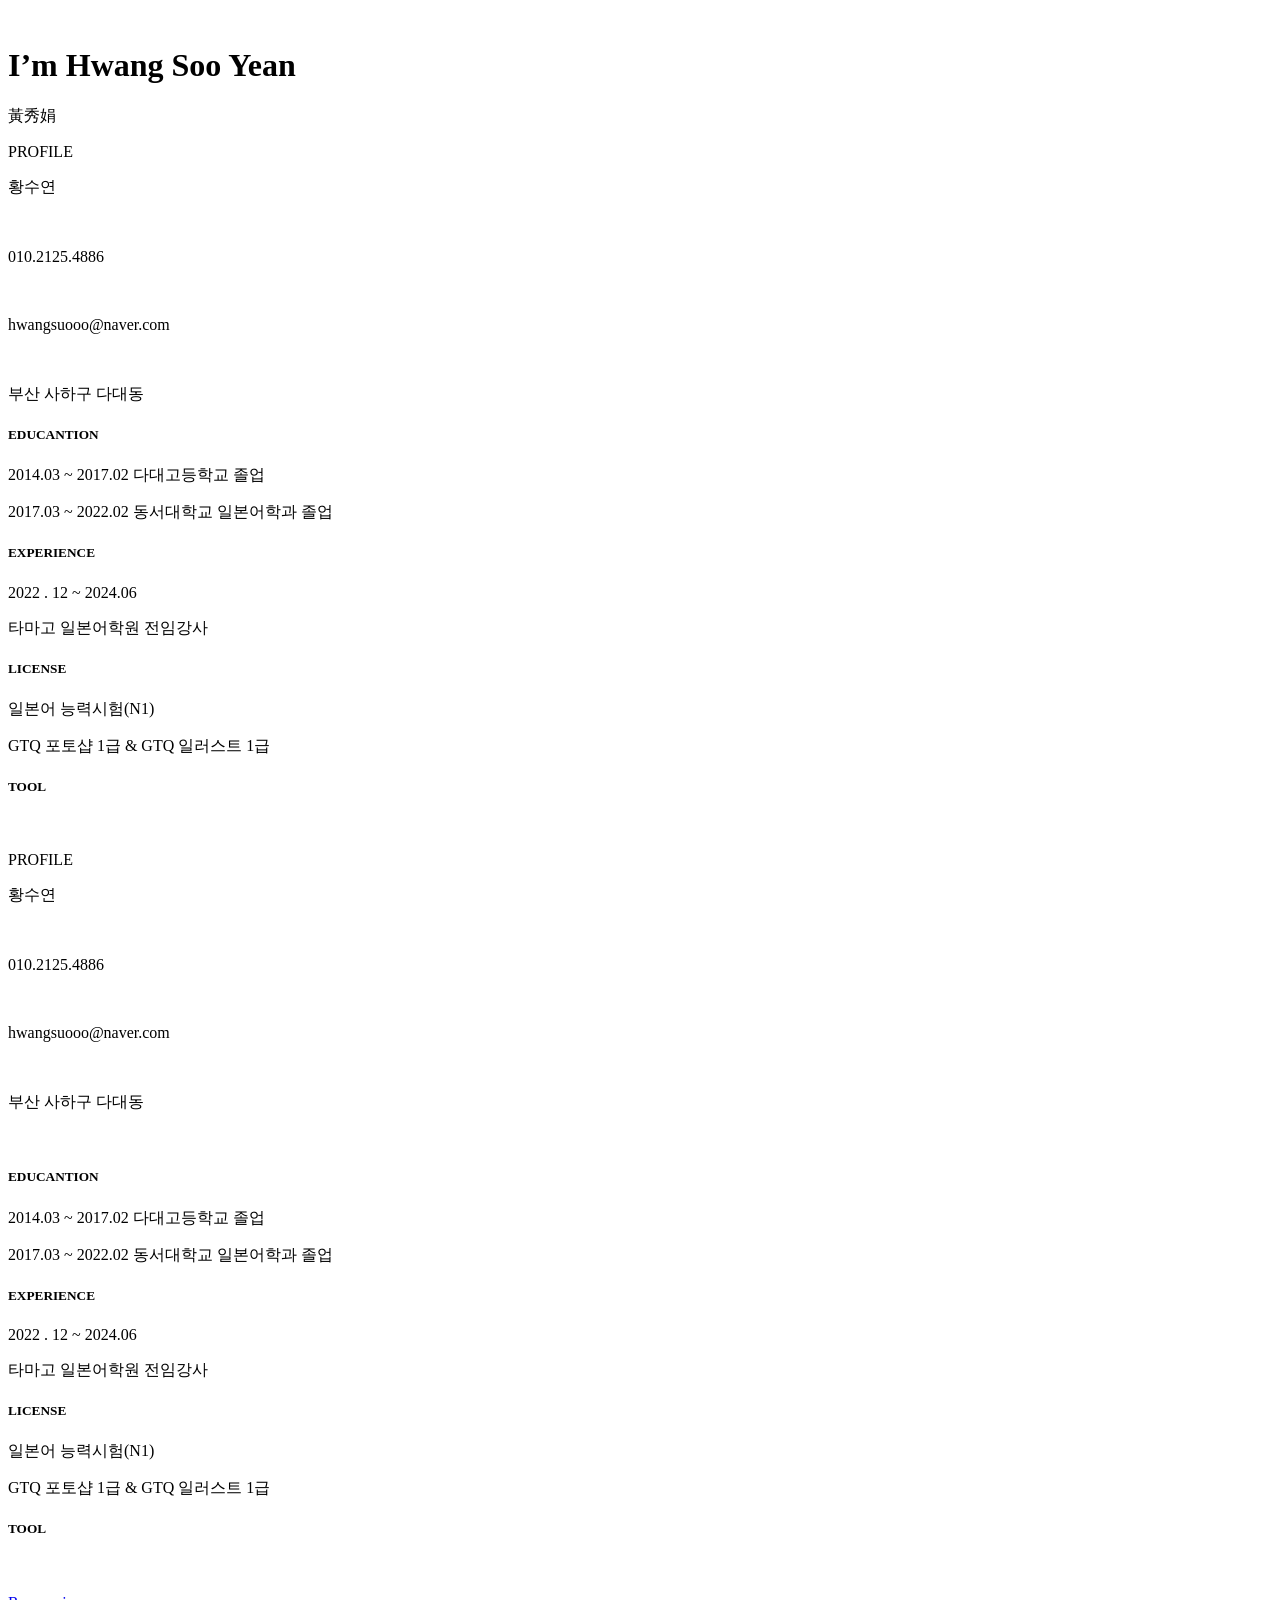
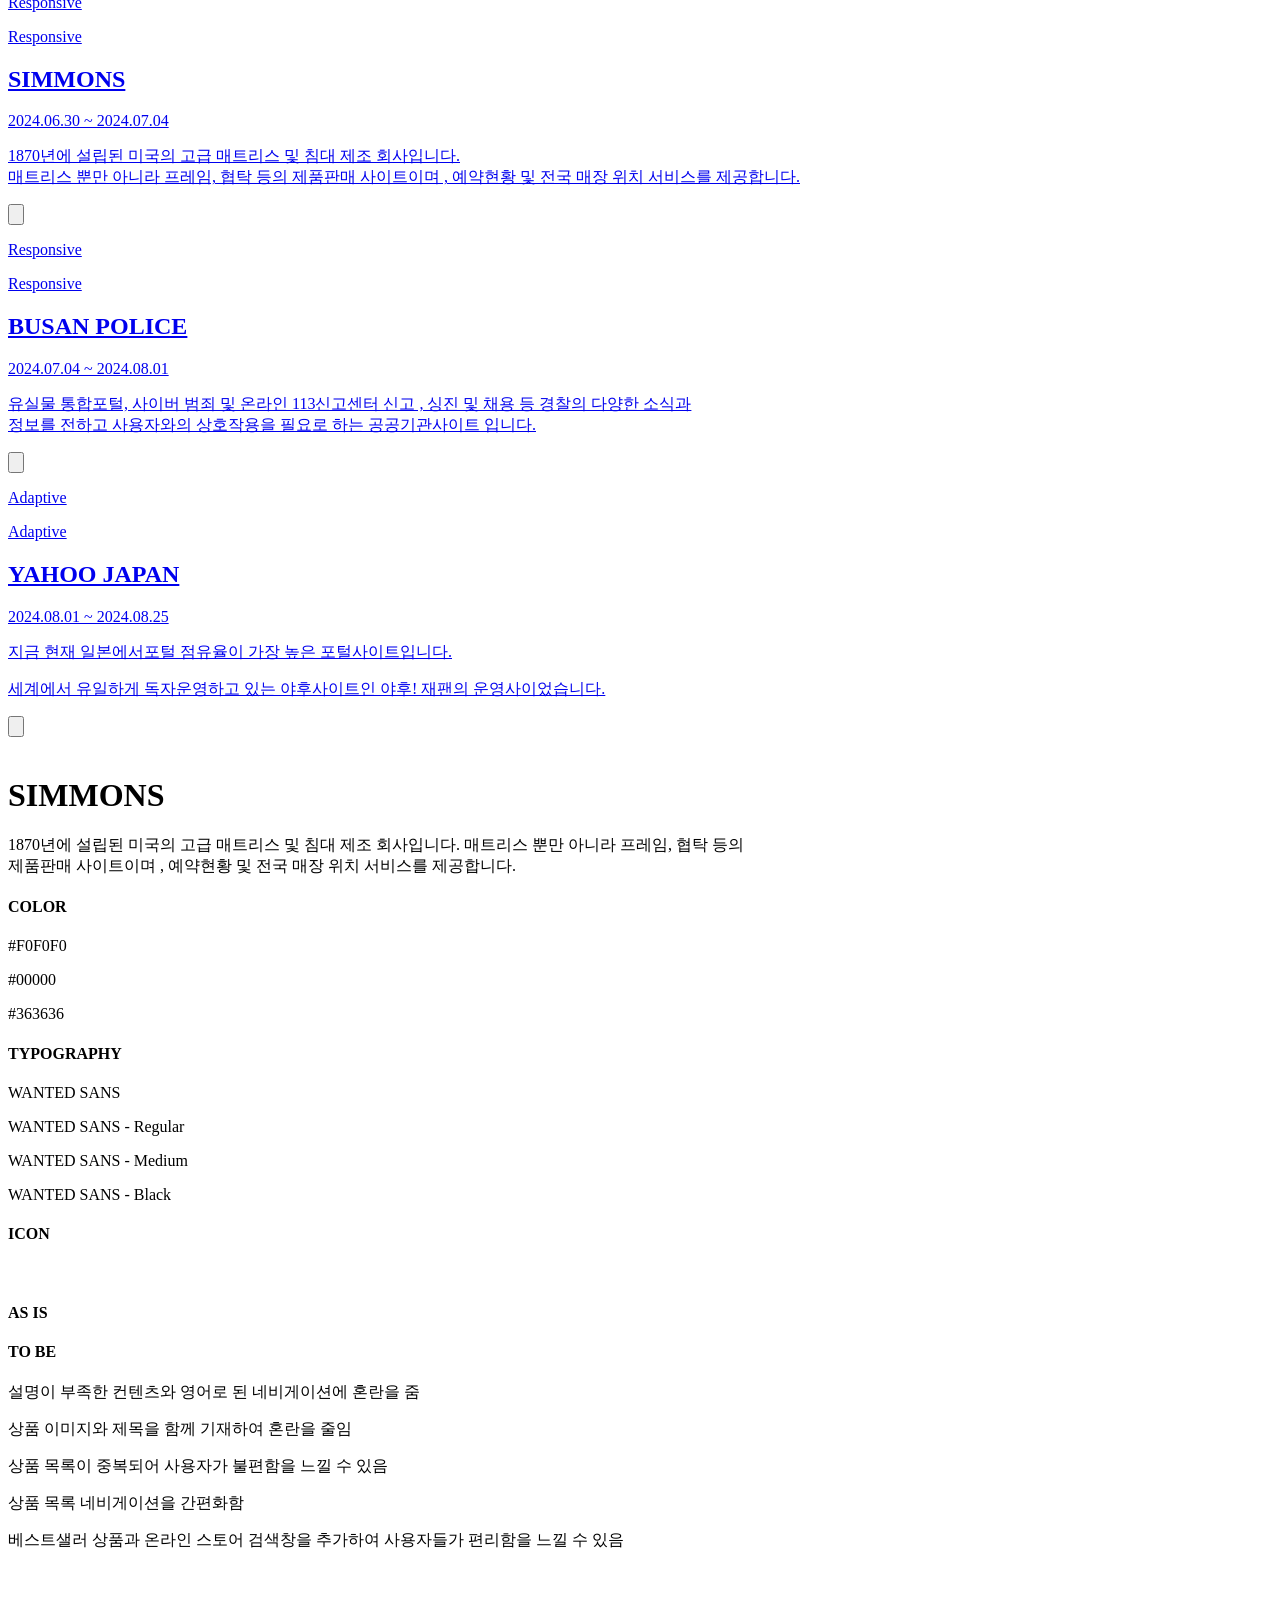
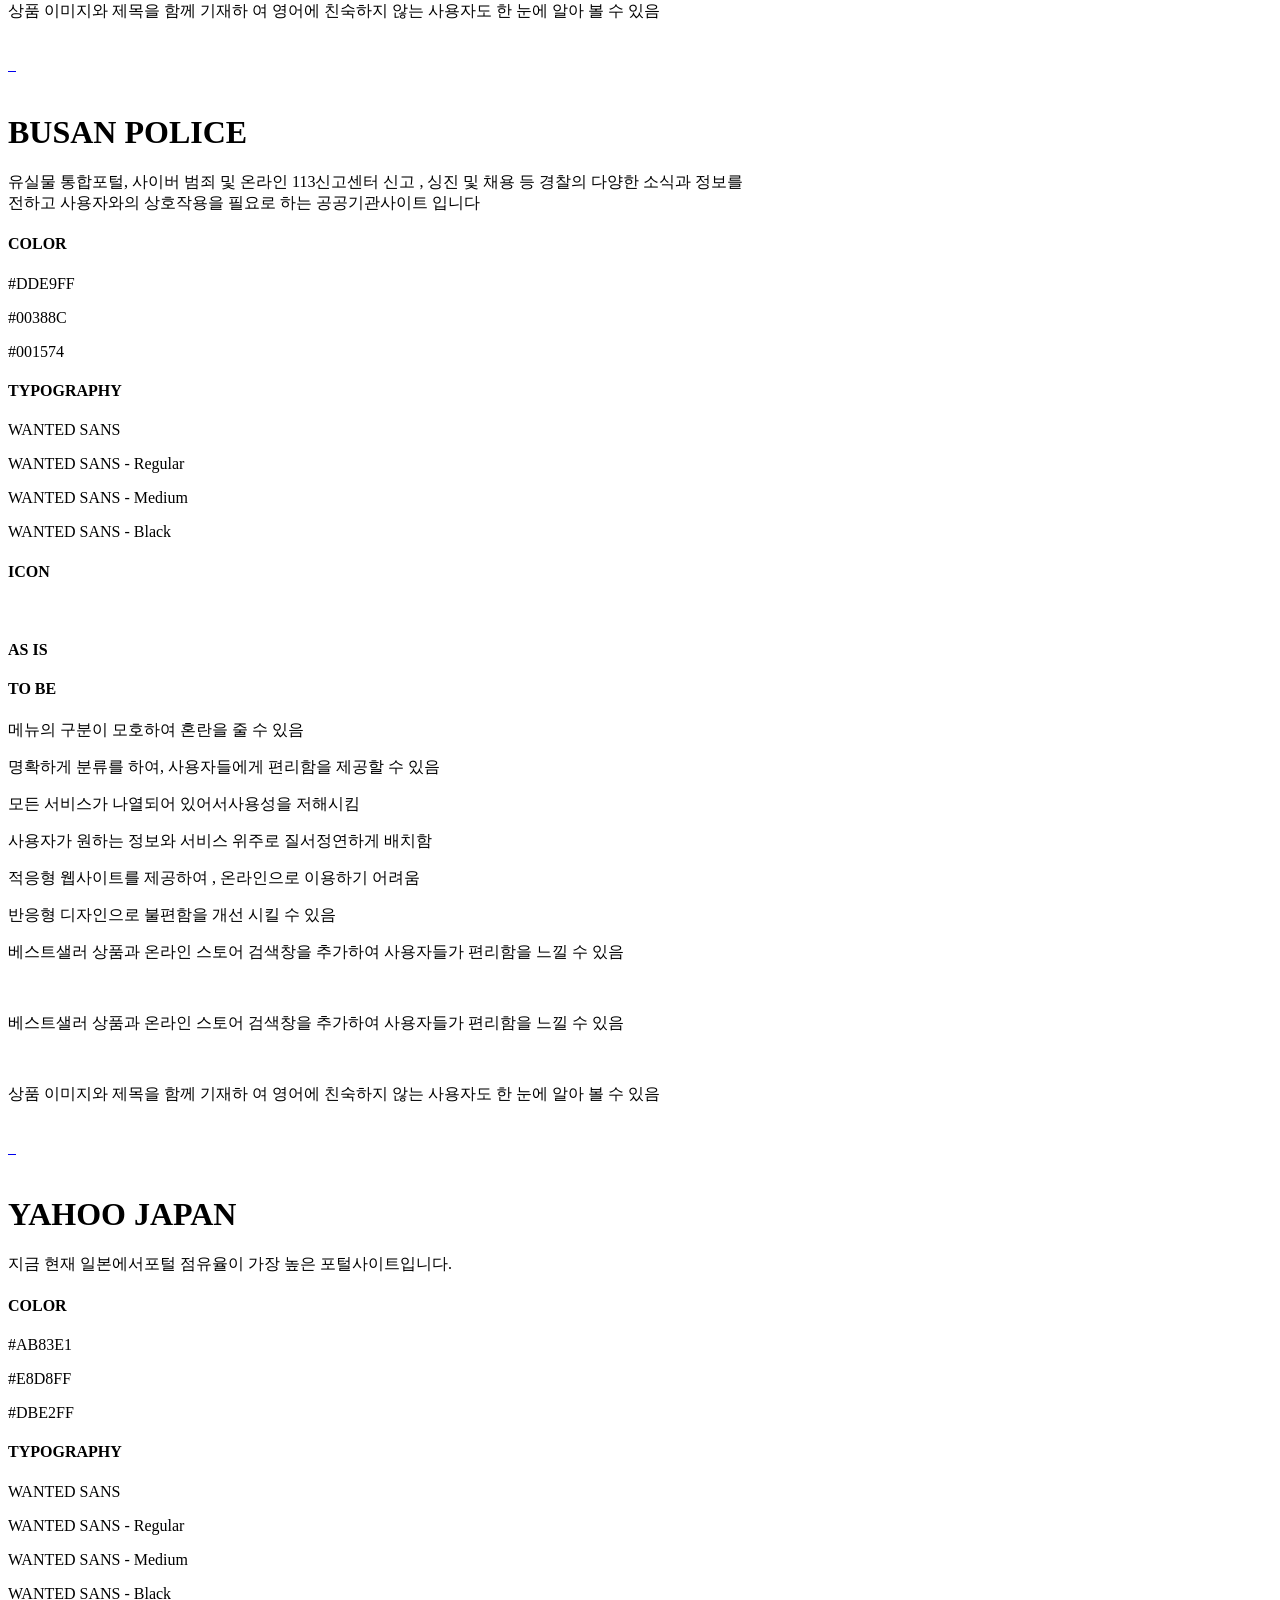
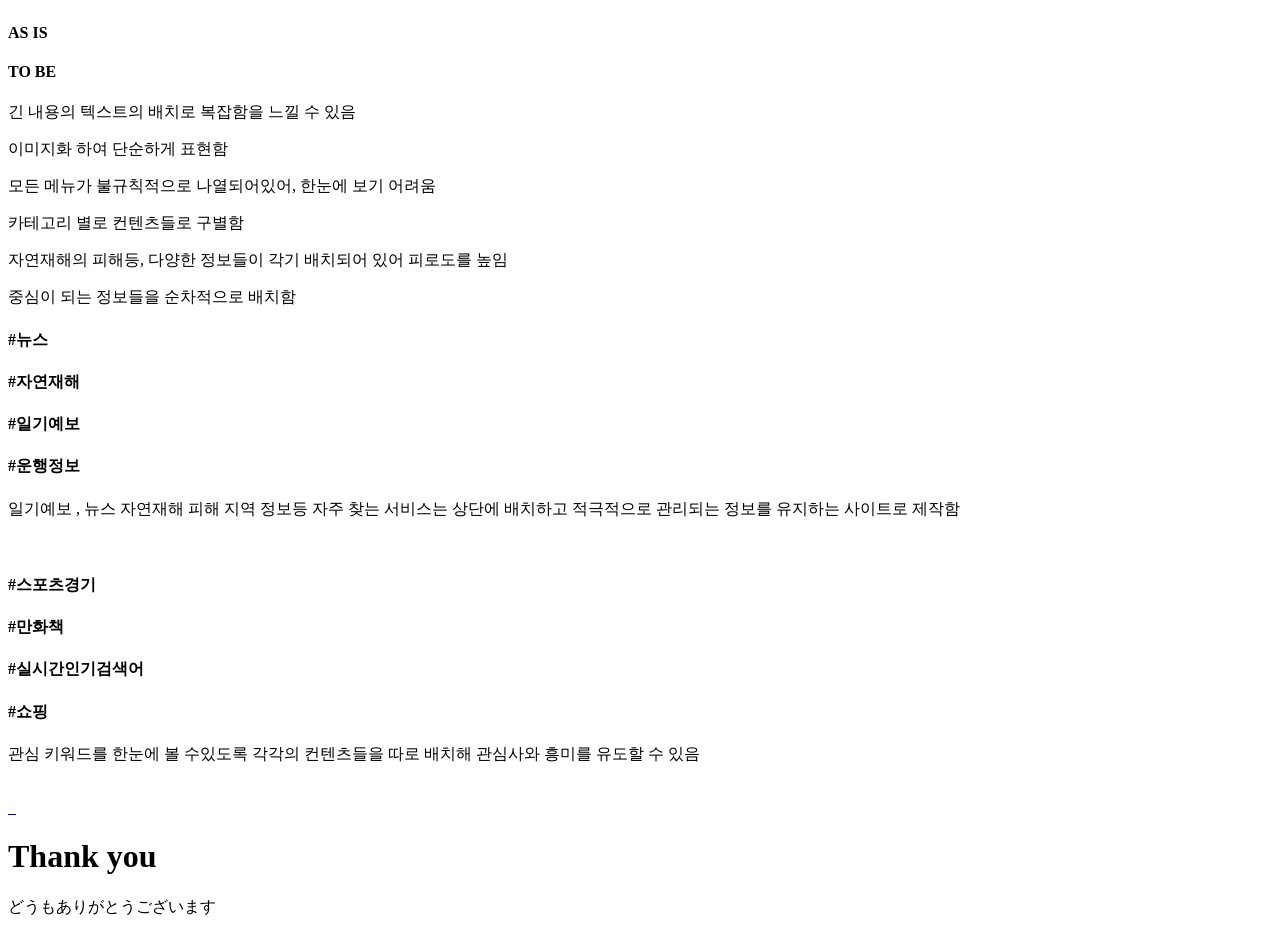
==== index.html @ 6a4f0580 "Add files via upload" ====
<!DOCTYPE html>
<html lang="en">
<head>
    <meta charset="UTF-8">
    <meta name="viewport" content="width=device-width, initial-scale=1.0">
    <title>l'm hwangsooyeon</title>
    <link rel="stylesheet" href="./css/reset.css">
    <link rel="stylesheet" href="./css/style.css">
    <link rel="stylesheet" href="./css/mobile.css">
    <link rel="preconnect" href="https://fonts.googleapis.com">
    <link rel="preconnect" href="https://fonts.gstatic.com" crossorigin>
    <link href="https://fonts.googleapis.com/css2?family=Black+Han+Sans&family=Nanum+Brush+Script&family=Noto+Sans+KR:wght@100..900&display=swap" rel="stylesheet">
    <link rel="stylesheet" href="./jquery-3.7.1.min.js">
</head>
<body>
    <div id="wrapper">
        <header>
            <div class="wrap">
                <div class="tittle">
                    <img src="./image/resume image.png" alt="">
                    <h1>I’m Hwang Soo Yean</h1>
                </div>
            </div>
        </header>
        <div class="profile pc">
            <div class="protop">
                <div class="fileimg">
                    <p>黃秀娟</p>
                </div>
                <div class="filetxt">
                    <div class="filetxt1"><p>PROFILE</p></div>
                    <div class="filetxt2"><P>황수연</P></div>
                    <div class="filetxt3">
                        <img src="./image/messege.svg" alt="">
                        <p>010.2125.4886</p>
                    </div>
                    <div class="filetxt4">
                        <img src="./image/tel.svg" alt="">
                        <p>hwangsuooo@naver.com</p>
                    </div>
                    <div class="filetxt5">
                        <img src="./image/Home.svg" alt="">
                        <p>부산 사하구 다대동</p>
                    </div>
                </div>
            </div>
            <div class="probtm">
                <div class="probtmtxt">
                    <h5>EDUCANTION</h5>
                    <P>2014.03 ~ 2017.02 다대고등학교 졸업</P>
                    <P>2017.03 ~ 2022.02 동서대학교 일본어학과 졸업</P>
                </div>
                <div class="probtmtxt">
                    <h5>EXPERIENCE</h5>
                    <P>2022 . 12 ~ 2024.06</P>
                    <p>타마고 일본어학원 전임강사</p>
                </div>
                <div class="probtmtxt">
                    <h5>LICENSE</h5>
                    <P>일본어 능력시험(N1)</P>
                    <P>GTQ 포토샵 1급 & GTQ 일러스트 1급</P>
                </div>
                <div class="probtmtxt">
                    <h5>TOOL</h5>
                    <div class="probtmtxtimg">
                        <img src="./image/too1 (1).svg" alt="">
                        <img src="./image/too1 (2).svg" alt="">
                        <img src="./image/too1 (3).svg" alt="">
                        <img src="./image/too1 (4).svg" alt="">
                        <img src="./image/too1 (5).svg" alt="">
                        <img src="./image/too1 (6).svg" alt="">
                        <img src="./image/too1 (7).svg" alt="">
                    </div>
                </div>
            </div>
        </div><!--profile pc-->
        <div class="mprofile m">
            <div class="mprotop">
                <div class="mfiletxt">
                    <div class="mfiletxt1"><p>PROFILE</p></div>
                    <div class="mfiletxt2"><P>황수연</P></div>
                    <div class="mfiletxt3">
                        <img src="./image/messege.svg" alt="">
                        <p>010.2125.4886</p>
                    </div>
                    <div class="mfiletxt4">
                        <img src="./image/tel.svg" alt="">
                        <p>hwangsuooo@naver.com</p>
                    </div>
                    <div class="mfiletxt5">
                        <img src="./image/Home.svg" alt="">
                        <p>부산 사하구 다대동</p>
                    </div>
                </div>
                <div class="mfileimg">
                    <img src="./image/" alt="">
                </div>
            </div>

            <div class="mprobtm">
                <div class="mprobtmtxt">
                    <h5>EDUCANTION</h5>
                    <P>2014.03 ~ 2017.02 다대고등학교 졸업</P>
                    <P>2017.03 ~ 2022.02 동서대학교 일본어학과 졸업</P>
                </div>
                <div class="mprobtmtxt">
                    <h5>EXPERIENCE</h5>
                    <P>2022 . 12 ~ 2024.06</P>
                    <p>타마고 일본어학원 전임강사</p>
                </div>
                <div class="mprobtmtxt">
                    <h5>LICENSE</h5>
                    <P>일본어 능력시험(N1)</P>
                    <P>GTQ 포토샵 1급 & GTQ 일러스트 1급</P>
                </div>
                <div class="mprobtmtxt">
                    <h5>TOOL</h5>
                    <div class="mprobtmtxtimg">
                        <img src="./image/too1 (1).svg" alt="">
                        <img src="./image/too1 (2).svg" alt="">
                        <img src="./image/too1 (3).svg" alt="">
                        <img src="./image/too1 (4).svg" alt="">
                        <img src="./image/too1 (5).svg" alt="">
                        <img src="./image/too1 (6).svg" alt="">
                        <img src="./image/too1 (7).svg" alt="">
                    </div>
                </div>
            </div>
        </div><!--profile pmobile-->
        
        <div class="section">
            <div class="wrap">
                <div class="sectionmore">
                    <a href="#">
                        <div class="sectxt1"><p>Responsive</p><p>Responsive</p></div>
                        <div class="sectxt2"><h2>SIMMONS</h2></div>
                        <div class="sectxt3"><p>2024.06.30 ~ 2024.07.04</p></div>
                        <div class="sectxt4">
                            <p>1870년에 설립된 미국의 고급 매트리스 및 침대 제조 회사입니다. <br>
                                매트리스 뿐만 아니라 프레임, 협탁 등의 제품판매 사이트이며 , 예약현황 및 전국 매장 위치 서비스를 제공합니다.
                            </p>
                        </div>
                    </a>
                        <button class="gopage" type="button"><img src="./image/moreicon.svg" alt=""></button>
                 
                </div>
                <div class="sectionmore">
                    <a href="#">
                        <div class="sectxt1"><p>Responsive</p><p>Responsive</p></div>
                        <div class="sectxt2"><h2>BUSAN POLICE</h2></div>
                        <div class="sectxt3"><p>2024.07.04 ~ 2024.08.01</p></div>
                        <div class="sectxt4">
                            <p>유실물 통합포털, 사이버 범죄 및 온라인 113신고센터 신고 , 싱진 및 채용 등 경찰의 다양한 소식과 <br>
                                정보를 전하고 사용자와의 상호작용을 필요로 하는 공공기관사이트 입니다.
                            </p>
                        </div>
                    </a>
                        <button class="gopage2" type="button"><img src="./image/moreicon.svg" alt=""></button>
                </div>
                <div class="sectionmore">
                    <a href="#">
                        <div class="sectxt1"><p>Adaptive</p><p>Adaptive</p></div>
                        <div class="sectxt2"><h2>YAHOO JAPAN</h2></div>
                        <div class="sectxt3"><p>2024.08.01 ~ 2024.08.25</p></div>
                        <div class="sectxt4">
                            <p>지금 현재 일본에서포털 점유율이 가장 높은 포털사이트입니다.</p>
                            <p>세계에서 유일하게 독자운영하고 있는 야후사이트인 야후! 재팬의 운영사이었습니다.</p>
                        </div>
                    </a>
                        <button  class="gopage3"type="button"><img src="./image/moreicon.svg" alt=""></button>
                </div>
            </div>
        </div><!--section-->
         <div class="simmons">
            <div class="wrap">
                <div class="simmonsbox1">
                    <img src="./image/simmonstittle.svg" alt="">
                    <h1>SIMMONS</h1>
                    <p>1870년에 설립된 미국의 고급 매트리스 및 침대 제조 회사입니다.  매트리스 뿐만 아니라 프레임, 협탁 등의<br>제품판매 사이트이며 , 예약현황 및 전국 매장 위치 서비스를 제공합니다.</p>
                </div>
                <div class="simmonsbox2">
                     <div class="color">
                        <h4>COLOR</h4>
                        <div class="colorbox">
                            <div class="colorbox1"><p>#F0F0F0</p></div>
                            <div class="colorbox2"><p>#00000</p></div>
                            <div class="colorbox3"><p>#363636</p></div>
                        </div>
                     </div>
                     <div class="typography">
                        <h4>TYPOGRAPHY</h4>
                        <div class="txtbox">
                            <p>WANTED SANS</p>
                            <p>WANTED SANS - Regular</p>
                            <p>WANTED SANS - Medium</p>
                            <p>WANTED SANS - Black</p>
                        </div>
                     </div>
                     <div class="icon">
                        <h4>ICON</h4>
                        <div class="icons"><img src="./image/icons.png" alt=""></div>
                     </div>
                </div>
                <div class="simmonsbox3">
                    <div class="meditit">
                        <h4>AS IS</h4>
                        <h4>TO BE</h4>
                    </div>
                    <div class="medi">
                        <div class="medi1-1">
                            <div class="medi2"><p>설명이 부족한 컨텐츠와 영어로 된 네비게이션에 혼란을 줌</p></div>
                            <div class="medi3"><p>상품 이미지와 제목을 함께 기재하여 혼란을 줄임</p></div>
                        </div>
                        <div class="medi1-2">
                            <div class="medi2"><p>상품 목록이 중복되어 사용자가 불편함을 느낄 수 있음</p></div>
                            <div class="medi3"><p>상품 목록 네비게이션을 간편화함</p></div>
                        </div>
                    </div>
                </div>
                <div class="simmonsbox4">
                    <div class="wrap">
                       <div class="explan">
                            <p>베스트샐러 상품과 온라인 스토어 검색창을 추가하여 사용자들가 편리함을 느낄 수 있음</p>
                            <img src="./image/best seller.png" alt="">
                            <img src="./image/simmons search.png" alt="">
                       </div>
                       <div class="explan">
                            <p>상품 이미지와 제목을 함께 기재하 여 영어에 친숙하지 않는 사용자도 한 눈에 알아 볼 수 있음</p>
                            <img src="./image/simmons prouduct.png" alt="">
                        </div>
                    </div>
                </div>
                <div class="fileopn">
                    <div class="fileopnewrap">
                        <a href="./simmons/index(s).html">
                            <img src="./image/fileopen.svg" alt="">
                            <img src="./image/fileopen.svg" alt="">
                            <img src="./image/fileopen.svg" alt="">
                        </a>
                    </div>
                </div>
            </div> 
         </div><!--simmons-->

         <div class="police">
            <div class="wrap">
                <div class="policebox1">
                    <img src="./image/policetittle.png" alt="">
                    <h1>BUSAN POLICE</h1>
                    <p>유실물 통합포털, 사이버 범죄 및 온라인 113신고센터 신고 , 싱진 및 채용 등 경찰의 다양한 소식과 정보를<br>전하고 사용자와의 상호작용을 필요로 하는 공공기관사이트 입니다</p>
                </div>
                <div class="policebox2">
                     <div class="color">
                        <h4>COLOR</h4>
                        <div class="colorbox">
                            <div class="colorbox1"><p>#DDE9FF</p></div>
                            <div class="colorbox2"><p>#00388C</p></div>
                            <div class="colorbox3"><p>#001574</p></div>
                        </div>
                     </div>
                     <div class="typography">
                        <h4>TYPOGRAPHY</h4>
                        <div class="txtbox">
                            <p>WANTED SANS</p>
                            <p>WANTED SANS - Regular</p>
                            <p>WANTED SANS - Medium</p>
                            <p>WANTED SANS - Black</p>
                        </div>
                     </div>
                     <div class="icon">
                        <h4>ICON</h4>
                        <div class="icons"><img src="./image/icons.png" alt=""></div>
                     </div>
                </div>
                <div class="policebox3">
                    <div class="meditit">
                        <h4>AS IS</h4>
                        <h4>TO BE</h4>
                    </div>
                    <div class="medi">
                        <div class="medi1-1">
                            <div class="medi2"><p>메뉴의 구분이 모호하여 혼란을 줄 수 있음  </p></div>
                            <div class="medi3"><p>명확하게 분류를 하여, 사용자들에게 편리함을 제공할 수 있음</p></div>
                        </div>
                        <div class="medi1-2">
                            <div class="medi2"><p>모든 서비스가 나열되어 있어서사용성을 저해시킴</p></div>
                            <div class="medi3"><p>사용자가 원하는 정보와 서비스 위주로 질서정연하게 배치함</p></div>
                        </div>
                        <div class="medi1-2">
                            <div class="medi2"><p>적응형 웹사이트를 제공하여 , 온라인으로 이용하기 어려움 </p></div>
                            <div class="medi3"><p>반응형 디자인으로  불편함을 개선 시킬 수 있음</p></div>
                        </div>
                    </div>
                </div>
                <div class="policebox4">
                    <div class="wrap">
                        <div class="explan">
                             <p>베스트샐러 상품과 온라인 스토어 검색창을 추가하여 사용자들가 편리함을 느낄 수 있음</p>
                             <img src="./image/police search.png" alt="">
                        </div>
                        <div class="explan">
                            <p>베스트샐러 상품과 온라인 스토어 검색창을 추가하여 사용자들가 편리함을 느낄 수 있음</p>
                            <img src="./image/police more.png" alt="">
                       </div>
                        <div class="explan">
                             <p>상품 이미지와 제목을 함께 기재하 여 영어에 친숙하지 않는 사용자도 한 눈에 알아 볼 수 있음</p>
                             <img src="./image/police notice.png" alt="">
                         </div>
                     </div>
                </div>
                <div class="fileopn">
                    <div class="fileopnewrap">
                        <a href="./busan police/index(p).html">
                            <img src="./image/fileopen.svg" alt="">
                            <img src="./image/fileopen.svg" alt="">
                            <img src="./image/fileopen.svg" alt="">
                        </a>
                    </div>
                </div>
            </div>
         </div> <!--police-->
         <div class="yahoo">
            <div class="wrap">
                <div class="yahoobox1">
                    <img src="./image/yahootittle.svg" alt="">
                    <h1>YAHOO JAPAN</h1>
                    <p>지금 현재 일본에서포털 점유율이 가장 높은 포털사이트입니다.</p>
                </div>
                <div class="yahoobox2">
                     <div class="color">
                        <h4>COLOR</h4>
                        <div class="colorbox">
                            <div class="colorbox1"><p>#AB83E1</p></div>
                            <div class="colorbox2"><p>#E8D8FF</p></div>
                            <div class="colorbox3"><p>#DBE2FF</p></div>
                        </div>
                     </div>
                     <div class="typography">
                        <h4>TYPOGRAPHY</h4>
                        <div class="txtbox">
                            <p>WANTED SANS</p>
                            <p>WANTED SANS - Regular</p>
                            <p>WANTED SANS - Medium</p>
                            <p>WANTED SANS - Black</p>
                        </div>
                     </div>
                </div>
                <div class="yahoobox3">
                    <div class="meditit">
                        <h4>AS IS</h4>
                        <h4>TO BE</h4>
                    </div>
                    <div class="medi">
                        <div class="medi1-1">
                            <div class="medi2"><p>긴 내용의 텍스트의 배치로 복잡함을 느낄 수 있음  </p></div>
                            <div class="medi3"><p>이미지화 하여 단순하게 표현함</p></div>
                        </div>
                        <div class="medi1-2">
                            <div class="medi2"><p>모든 메뉴가 불규칙적으로 나열되어있어,  한눈에 보기 어려움</p></div>
                            <div class="medi3"><p>카테고리 별로 컨텐츠들로 구별함</p></div>
                        </div>
                        <div class="medi1-2">
                            <div class="medi2"><p>자연재해의 피해등, 다양한 정보들이 각기 배치되어 있어 피로도를 높임 </p></div>
                            <div class="medi3"><p>중심이 되는 정보들을 순차적으로 배치함</p></div>
                        </div>
                    </div>
                </div>
                <div class="yahoobox4">
                    <div class="wrap">
                        <div class="explan">
                            <div class="point">
                                <h4>#뉴스</h4>
                                <h4>#자연재해</h4>
                                <h4>#일기예보</h4>
                                <h4>#운행정보</h4>
                            </div>
                            <div class="pointtit">
                                <p>일기예보 , 뉴스 자연재해 피해 지역 정보등 자주 찾는 서비스는 상단에 배치하고 적극적으로 관리되는 정보를 유지하는 사이트로 제작함 </p>
                            </div>
                            <div class="pointimg">
                                <img src="./image/news.png" alt="">
                                <img src="./image/notice.png" alt="">
                                <img src="./image/sunny.png" alt="">
                            </div>
                        </div>
                        <div class="explan">
                            <div class="point">
                                <h4>#스포츠경기</h4>
                                <h4>#만화책</h4>
                                <h4>#실시간인기검색어</h4>
                                <h4>#쇼핑</h4>
                            </div>
                            <div class="pointtit">
                                <p>관심 키워드를 한눈에 볼 수있도록 각각의 컨텐츠들을 따로 배치해 관심사와 흥미를 유도할 수 있음</p>
                            </div>
                            <div class="pointimg">
                                <img src="./image/sports.png" alt="">
                                <img src="./image/ranking.png" alt="">
                                <img src="./image/book.png" alt="">
                            </div>
                        </div>
                     </div>
                </div>
                <div class="fileopn">
                    <div class="fileopnewrap">
                        <a href="./yahoo japan/index(y).html">
                            <img src="./image/fileopen.svg" alt="">
                            <img src="./image/fileopen.svg" alt="">
                            <img src="./image/fileopen.svg" alt="">
                        </a>
                    </div>
                </div>
            </div>
         </div><!--yahoo-->
         <footer>
            <div class="wrap">
                <h1>Thank you</h1>
                <p>どうもありがとうございます</p>
            </div>
         </footer>
    </div> <!--wrapper-->
    <script src="https://code.jquery.com/jquery-3.2.1.min.js"></script>
    <script>
       $(".gopage").click(function() {
        $('html').animate({scrollTop : ($('.simmons').offset().top)}, 600);
        });
        $(".gopage2").click(function() {
        $('html').animate({scrollTop : ($('.police').offset().top)}, 600);
        });
        $(".gopage3").click(function() {
        $('html').animate({scrollTop : ($('.yahoo').offset().top)}, 600);
        });



    </script>
</body>
</html>
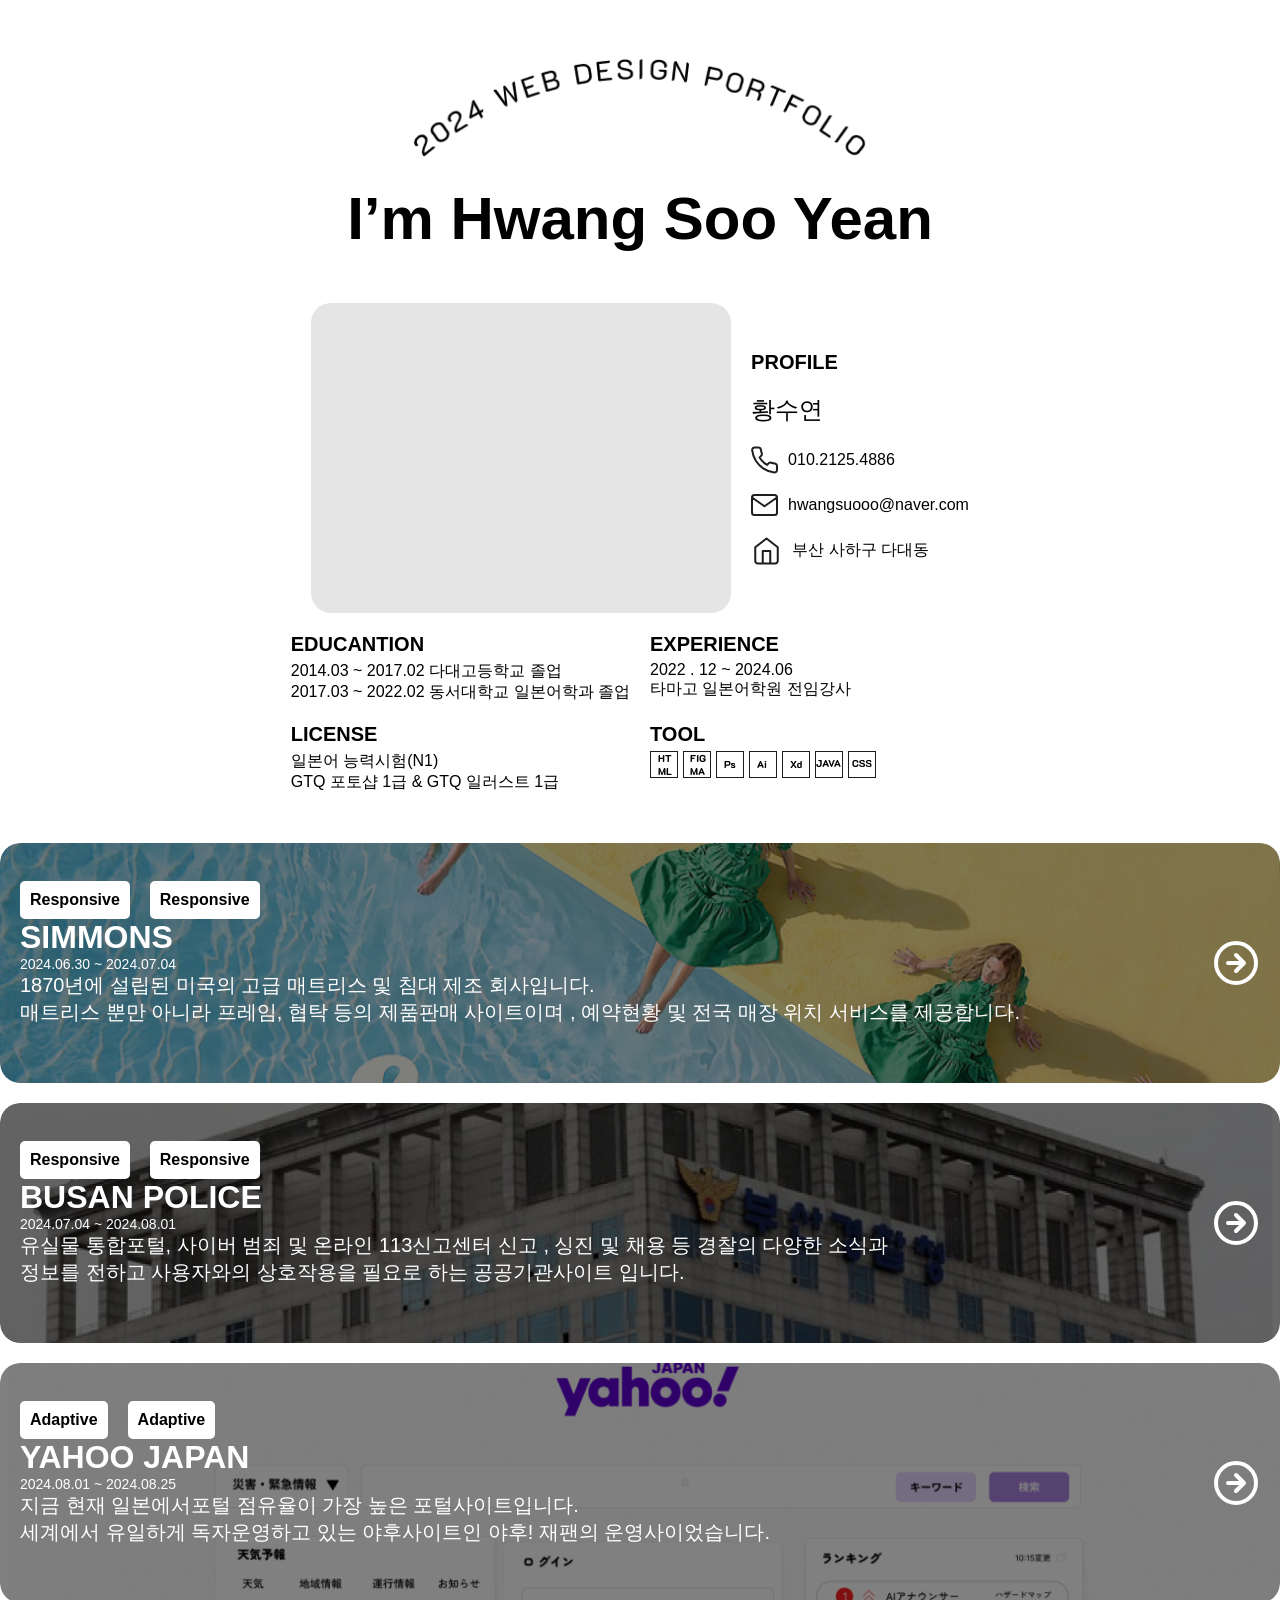
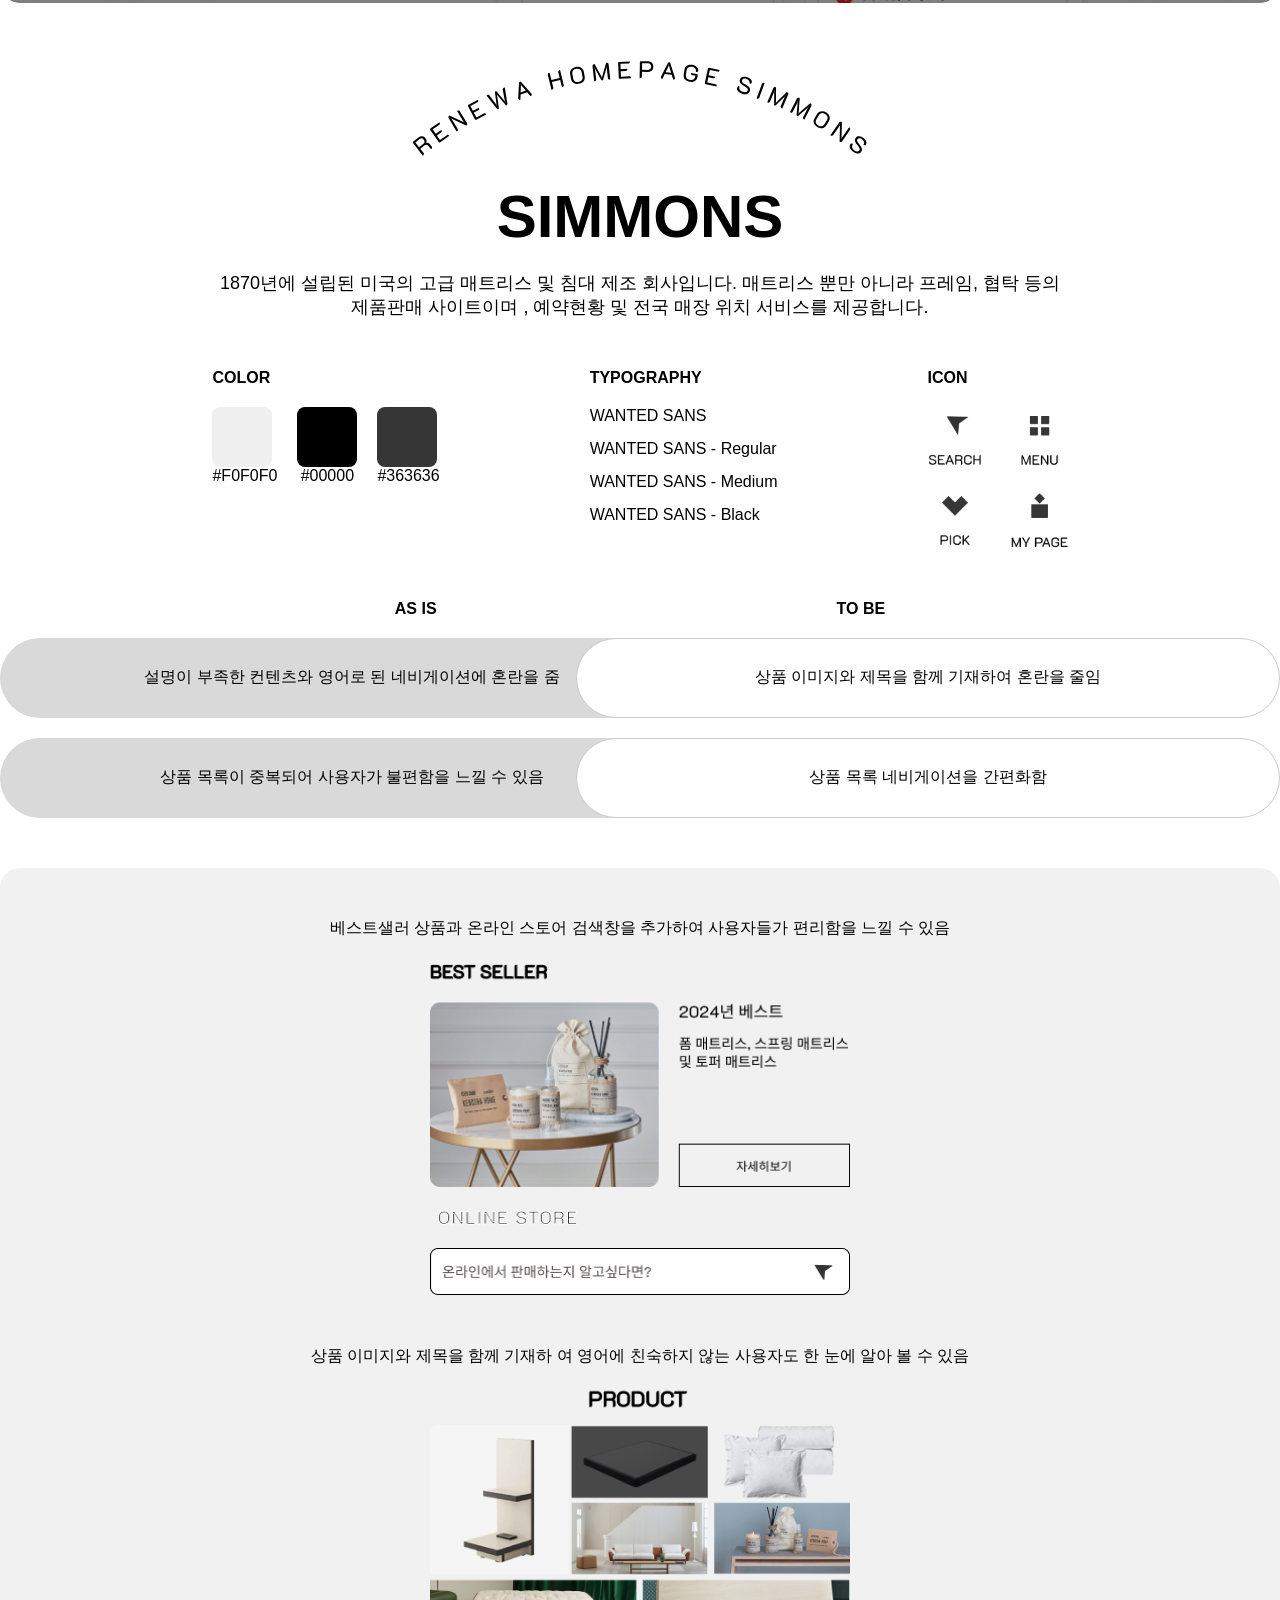
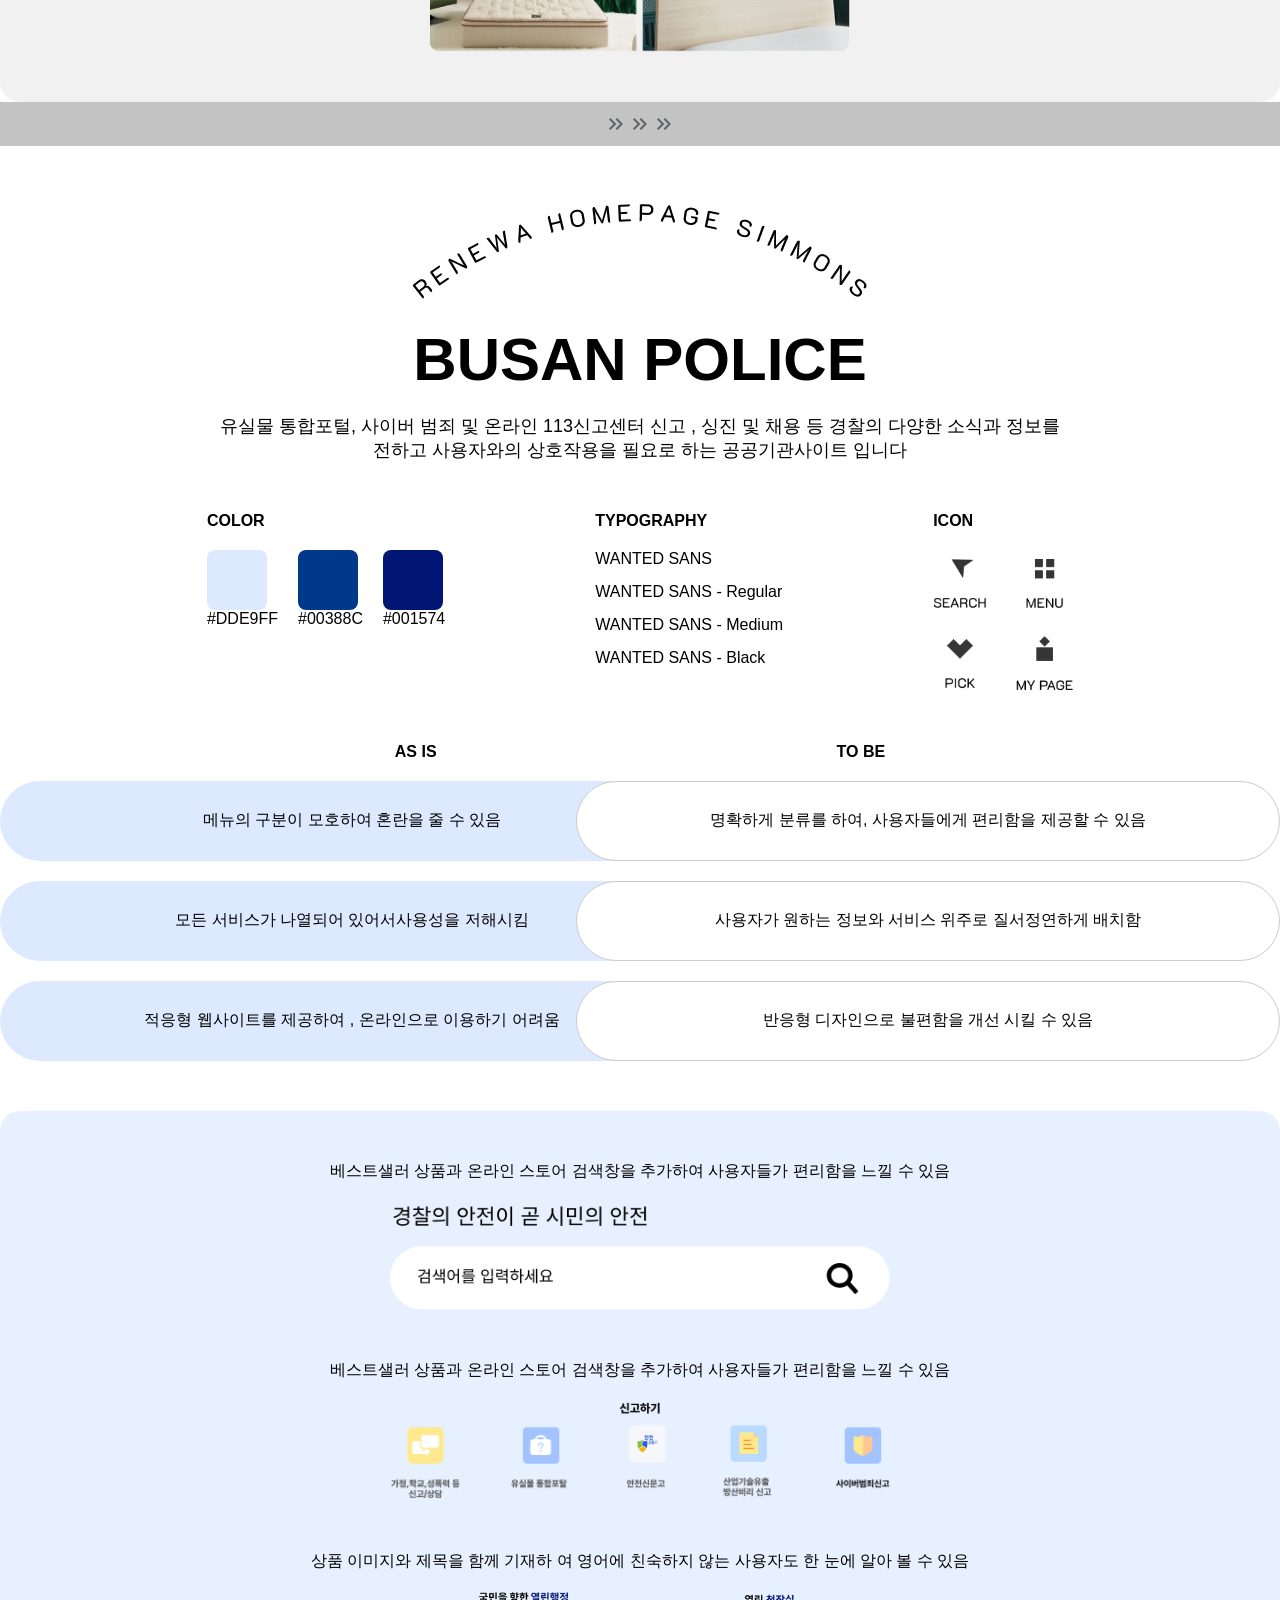
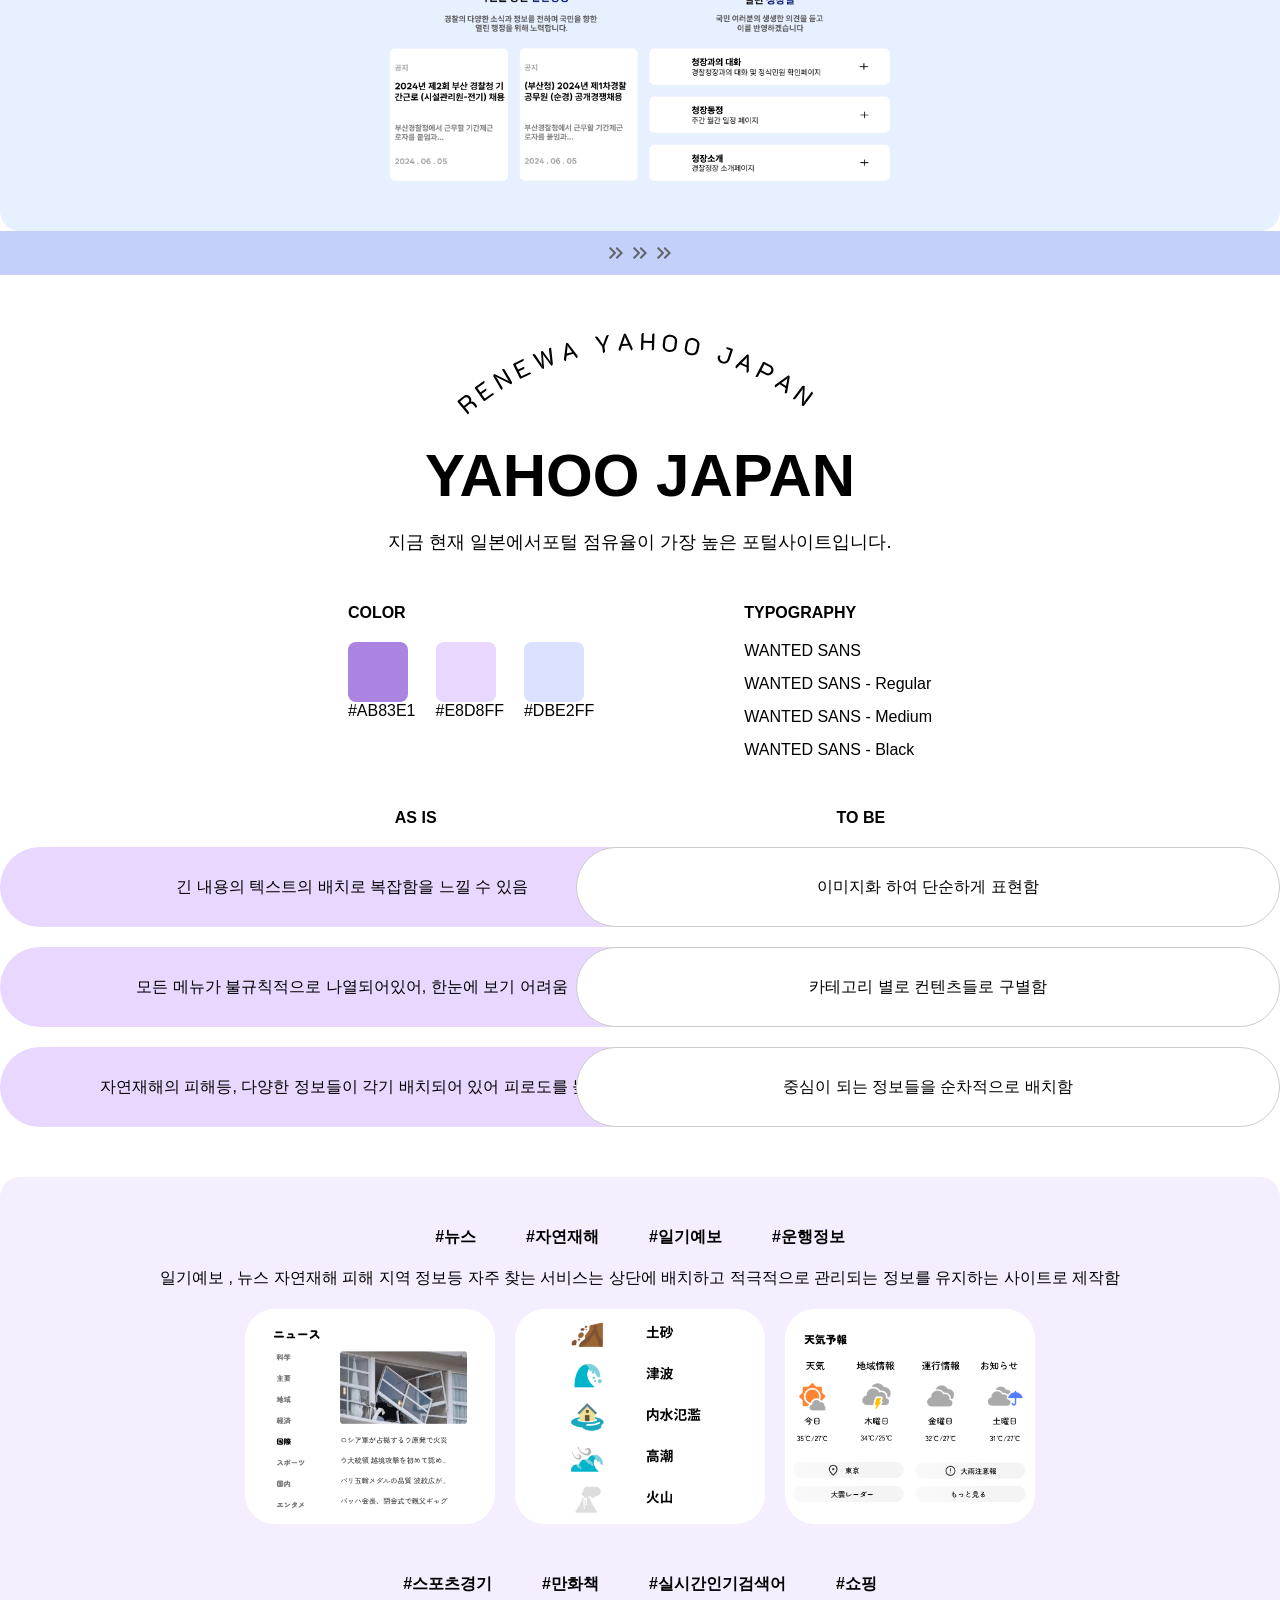
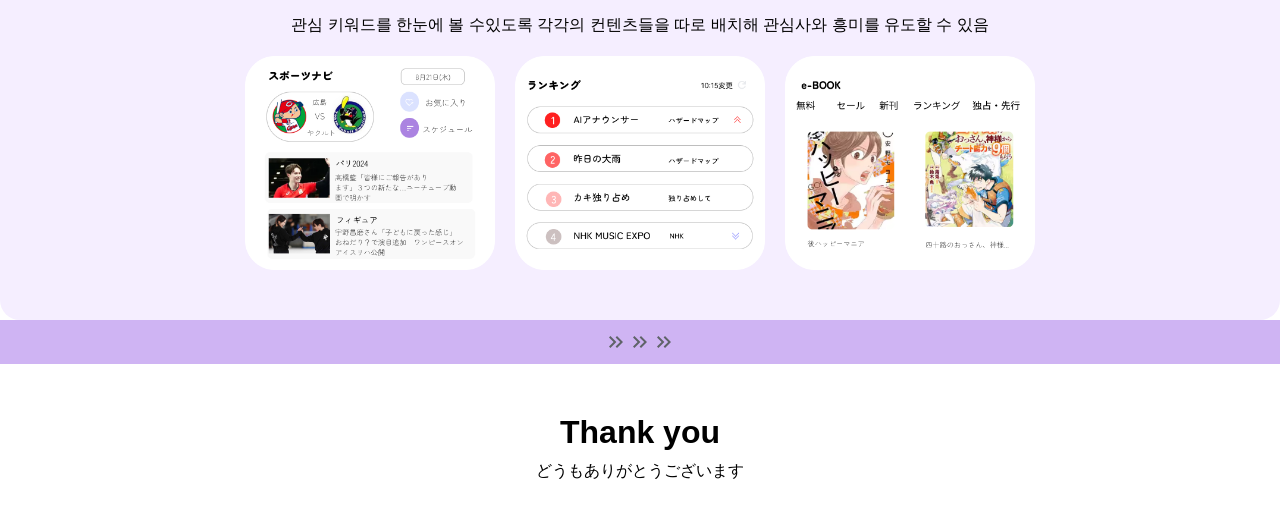
==== commit db8e9c31: "Add files via upload" ====
--- a/index.html
+++ b/index.html
@@ -25,7 +25,7 @@
         <div class="profile pc">
             <div class="protop">
                 <div class="fileimg">
-                    <p>黃秀娟</p>
+                    <img src="./image/profileimg.jpeg" alt="">
                 </div>
                 <div class="filetxt">
                     <div class="filetxt1"><p>PROFILE</p></div>
@@ -93,7 +93,7 @@
                     </div>
                 </div>
                 <div class="mfileimg">
-                    <img src="./image/" alt="">
+                    <img src="./image/profileimg.jpeg" alt="">
                 </div>
             </div>
 
@@ -131,7 +131,7 @@
         <div class="section">
             <div class="wrap">
                 <div class="sectionmore">
-                    <a href="#">
+                    <div class="sectxt">
                         <div class="sectxt1"><p>Responsive</p><p>Responsive</p></div>
                         <div class="sectxt2"><h2>SIMMONS</h2></div>
                         <div class="sectxt3"><p>2024.06.30 ~ 2024.07.04</p></div>
@@ -140,12 +140,11 @@
                                 매트리스 뿐만 아니라 프레임, 협탁 등의 제품판매 사이트이며 , 예약현황 및 전국 매장 위치 서비스를 제공합니다.
                             </p>
                         </div>
-                    </a>
-                        <button class="gopage" type="button"><img src="./image/moreicon.svg" alt=""></button>
-                 
+                    </div>
+                    <button class="gopage" type="button"><img src="./image/moreicon.svg" alt=""></button>
                 </div>
                 <div class="sectionmore">
-                    <a href="#">
+                    <div class="sectxt">
                         <div class="sectxt1"><p>Responsive</p><p>Responsive</p></div>
                         <div class="sectxt2"><h2>BUSAN POLICE</h2></div>
                         <div class="sectxt3"><p>2024.07.04 ~ 2024.08.01</p></div>
@@ -154,11 +153,11 @@
                                 정보를 전하고 사용자와의 상호작용을 필요로 하는 공공기관사이트 입니다.
                             </p>
                         </div>
-                    </a>
-                        <button class="gopage2" type="button"><img src="./image/moreicon.svg" alt=""></button>
+                    </div>
+                    <button class="gopage2" type="button"><img src="./image/moreicon.svg" alt=""></button>
                 </div>
                 <div class="sectionmore">
-                    <a href="#">
+                    <div class="sectxt">
                         <div class="sectxt1"><p>Adaptive</p><p>Adaptive</p></div>
                         <div class="sectxt2"><h2>YAHOO JAPAN</h2></div>
                         <div class="sectxt3"><p>2024.08.01 ~ 2024.08.25</p></div>
@@ -166,8 +165,8 @@
                             <p>지금 현재 일본에서포털 점유율이 가장 높은 포털사이트입니다.</p>
                             <p>세계에서 유일하게 독자운영하고 있는 야후사이트인 야후! 재팬의 운영사이었습니다.</p>
                         </div>
-                    </a>
-                        <button  class="gopage3"type="button"><img src="./image/moreicon.svg" alt=""></button>
+                    </div>
+                    <button  class="gopage3"type="button"><img src="./image/moreicon.svg" alt=""></button>
                 </div>
             </div>
         </div><!--section-->
@@ -232,7 +231,7 @@
                 </div>
                 <div class="fileopn">
                     <div class="fileopnewrap">
-                        <a href="./simmons/index(s).html">
+                        <a href="https://hwangnavi.github.io/simmons/">
                             <img src="./image/fileopen.svg" alt="">
                             <img src="./image/fileopen.svg" alt="">
                             <img src="./image/fileopen.svg" alt="">
@@ -310,7 +309,7 @@
                 </div>
                 <div class="fileopn">
                     <div class="fileopnewrap">
-                        <a href="./busan police/index(p).html">
+                        <a href="https://hwangnavi.github.io/busan-police/">
                             <img src="./image/fileopen.svg" alt="">
                             <img src="./image/fileopen.svg" alt="">
                             <img src="./image/fileopen.svg" alt="">
@@ -403,7 +402,7 @@
                 </div>
                 <div class="fileopn">
                     <div class="fileopnewrap">
-                        <a href="./yahoo japan/index(y).html">
+                        <a href="https://hwangnavi.github.io/yahoo-japan/">
                             <img src="./image/fileopen.svg" alt="">
                             <img src="./image/fileopen.svg" alt="">
                             <img src="./image/fileopen.svg" alt="">
--- a/css/style.css
+++ b/css/style.css
@@ -0,0 +1,497 @@
+.m{display: none;}
+.pc{display: block;}
+body{
+    font-family: "Noto Sans KR", sans-serif;
+    font-optical-sizing: auto;
+    font-weight:400;
+    font-style: normal;
+  }
+
+header{}
+header .wrap{
+    max-width: 1320px;
+    margin: 0 auto;
+    padding-top: 50px;
+    display: flex;
+    justify-content: center;
+}
+header .wrap .tittle{
+    display: flex;
+    flex-direction: column;
+    gap: 20px;
+}
+header .wrap .tittle img{
+   height: 114px;
+   margin: 0 auto;
+}
+header .wrap .tittle h1{
+    font-size: 60px;
+    text-align: center;
+}
+/* profile */
+.profile{
+    padding-top: 50px;
+    display: flex;
+    flex-direction: column;
+    gap: 20px;
+}
+.profile .protop{
+    display: flex;
+    justify-content: center;
+    gap: 20px;
+    align-items: center;
+}
+.profile .protop .fileimg{
+    width: 420px;
+    height: 310px;
+    background-color: rgba(0,0,0,0.1);
+    border-radius: 20px;
+    display: flex;
+    align-items: center;
+    justify-content: center;
+}
+.profile .protop .fileimg p{
+    font-size: 40px;
+}
+/* .profile .protop .fileimg img{} */
+.profile .protop .filetxt{
+    display: flex;
+    flex-direction: column;
+    gap: 20px;
+}
+.profile .protop .filetxt .filetxt1 {
+    font-size: 20px;
+    font-weight: bolder;
+}
+.profile .protop .filetxt .filetxt2 p{
+    font-size: 24px;
+}
+.profile .protop .filetxt .filetxt3,
+.profile .protop .filetxt .filetxt4,
+.profile .protop .filetxt .filetxt5{
+    display: flex;
+    gap: 10px;
+    align-items: center;
+}
+.profile .probtm{
+    display: grid;
+    grid-template-columns: 1fr 1fr;
+    margin: 0 auto;
+    gap: 20px;
+}
+.profile .probtm .probtmtxt{}
+.profile .probtm .probtmtxt h5{
+    font-size: 20px;
+    font-weight: bolder;
+    padding-bottom: 5px;
+}
+.profile .probtm .probtmtxt:nth-child(4) .probtmtxtimg{
+   display: flex;
+    gap: 5px;
+}
+/* profile */
+.section{
+    max-width: 1320px;
+    padding-top: 50px;
+    margin: 0 auto;
+}
+.section .wrap{
+    display: flex;
+    flex-direction: column;
+    gap: 20px;
+}
+.section .wrap .sectionmore{
+    padding: 20px;
+    width: 100%;
+    height: 240px;
+    color: #fff;
+    position: relative;
+    display: flex;
+    flex-direction: column;
+    gap: 20px;
+    border-radius: 20px;
+    justify-content: center;
+}
+.section .wrap .sectionmore a{}
+.section .wrap .sectionmore:nth-child(1){
+    background-image: url(../image/simmons\ image.png);
+    background-repeat: no-repeat;
+    background-size: 100% 100%;
+}
+.section .wrap .sectionmore:nth-child(2){
+    background-image: url(../image/police\ image.png);
+    background-repeat: no-repeat;
+    background-size: 100% 100%;
+}
+.section .wrap .sectionmore:nth-child(3){
+    background-image: url(../image/yahoo\ image.png);
+    background-repeat: no-repeat;
+    background-size: 100% 100%;
+}
+.section .wrap .sectionmore .sectxt1{
+    display: flex;
+    gap: 20px;
+}
+.section .wrap .sectionmore .sectxt1 p{
+    display: block;
+    background-color: #fff;
+    display: flex;
+    padding: 10px;
+    color: #000;
+    font-weight: bolder;
+    border-radius: 5px;
+}
+.section .wrap .sectionmore .sectxt2 h2{font-size: 32px;}
+.section .wrap .sectionmore .sectxt3 p{font-size: 14px;}
+.section .wrap .sectionmore .sectxt4 p{
+    font-size: 20px;
+    font-weight: lighter;
+}
+.section .wrap .sectionmore img{
+    width: 48px;
+    position: absolute;
+    top: 50%;
+    right: 20px;
+    transform: translateY(-50%);
+}
+.yahoo,
+.police,
+.simmons{
+    padding-top: 50px;
+}
+.police .wrap,
+.simmons .wrap{}
+
+.yahoo .wrap .yahoobox1,
+.police .wrap .policebox1,
+.simmons .wrap .simmonsbox1{
+    max-width: 1320px;
+    margin: 0 auto;
+    display: flex;
+    flex-direction: column;
+    align-items: center;
+    gap: 20px;
+    font-size: 30px;
+}
+
+.simmons .wrap .simmonsbox1 img{}
+.simmons .wrap .simmonsbox1 h1{}
+
+.yahoo .wrap .yahoobox1 p,
+.police .wrap .policebox1 p,
+.simmons .wrap .simmonsbox1 p{
+    font-size: 18px;
+    text-align: center;
+}
+.yahoo .wrap .yahoobox2,
+.police .wrap .policebox2,
+.simmons .wrap .simmonsbox2{
+    max-width: 1320px;
+    margin: 0 auto;
+    padding-top: 50px;
+    display: flex;
+    gap: 150px;
+    justify-content:center;
+}
+.yahoo .wrap .yahoobox2 .color,
+.police .wrap .policebox2 .color,
+.simmons .wrap .simmonsbox2 .color{
+    display: flex;
+    flex-direction: column;
+    gap: 20px;
+}
+.police .wrap .policebox2 .color h4,
+.simmons .wrap .simmonsbox2 .color h4{}
+
+.yahoo .wrap .yahoobox2 .color .colorbox,
+.police .wrap .policebox2 .color .colorbox,
+.simmons .wrap .simmonsbox2 .color .colorbox{
+    display: flex; 
+    gap: 20px;
+    text-align: center;
+
+}
+.yahoo .wrap .yahoobox2 .color .colorbox .colorbox1::before,
+.police .wrap .policebox2 .color .colorbox .colorbox1::before,
+.simmons .wrap .simmonsbox2 .color .colorbox .colorbox1::before{
+    display: block;
+    content: "";
+    width: 60px;
+    height: 60px;
+    background-color: #f0f0f0;
+    border-radius: 8px;
+}
+.yahoo .wrap .yahoobox2 .color .colorbox .colorbox1::before{background-color: #AB83E1;}
+.police .wrap .policebox2 .color .colorbox .colorbox1::before{background-color: #DDE9FF;}
+
+.yahoo .wrap .yahoobox2 .color .colorbox .colorbox2::before,
+.police .wrap .policebox2 .color .colorbox .colorbox2::before,
+.simmons .wrap .simmonsbox2 .color .colorbox .colorbox2::before{
+    display: block;
+    content: "";
+    width: 60px;
+    height: 60px;
+    background-color: #000;
+    border-radius: 8px;
+}
+.yahoo .wrap .yahoobox2 .color .colorbox .colorbox2::before{background-color: #E8D8FF;}
+.police .wrap .policebox2 .color .colorbox .colorbox2::before{background-color: #00388C;}
+
+.yahoo .wrap .yahoobox2 .color .colorbox .colorbox3::before,
+.police .wrap .policebox2 .color .colorbox .colorbox3::before,
+.simmons .wrap .simmonsbox2 .color .colorbox .colorbox3::before{
+    display: block;
+    content: "";
+    width: 60px;
+    height: 60px;
+    background-color: #363636;
+    border-radius: 8px;
+}
+.yahoo .wrap .yahoobox2 .color .colorbox .colorbox3::before{background-color: #DBE2FF;}
+.police .wrap .policebox2 .color .colorbox .colorbox3::before{background-color: #001574;}
+
+.yahoo .wrap .yahoobox2 .typography,
+.simmons .wrap .simmonsbox2 .typography,
+.police .wrap .policebox2 .typography{
+    display: flex;
+    flex-direction: column;
+    gap: 20px;
+}
+.yahoo .wrap .yahoobox2 .typography .txtbox,
+.simmons .wrap .simmonsbox2 .typography .txtbox,
+.police .wrap .policebox2 .typography .txtbox{
+    display: flex;
+    flex-direction: column;
+    gap: 15px;
+}
+
+.simmons .wrap .simmonsbox2 .icon,
+.police .wrap .policebox2 .icon{
+    display: flex;
+    flex-direction: column;
+    gap: 20px;
+}
+.simmons .wrap .simmonsbox2 .icon img,
+.police .wrap .policebox2 .icon img{
+    width: 140px;
+}
+
+.yahoo .wrap .yahoobox3,
+.police .wrap .policebox3,
+.simmons .wrap .simmonsbox3{
+    padding-top: 50px;
+    max-width: 1320px;
+    margin: 0 auto;
+}
+
+.yahoo .wrap .yahoobox3 .meditit,
+.police .wrap .policebox3 .meditit,
+.simmons .wrap .simmonsbox3 .meditit{
+    display: flex;
+    justify-content: center;
+    gap:  400px;
+    padding-bottom: 20px;
+}
+
+.yahoo .wrap .yahoobox3 .medi,
+.police .wrap .policebox3 .medi,
+.simmons .wrap .simmonsbox3 .medi{
+    display: flex;
+    flex-direction: column;
+    gap: 20px; 
+}
+.yahoo .wrap .yahoobox3 .medi .medi1-1,
+.yahoo .wrap .yahoobox3 .medi .medi1-2,
+.police .wrap .policebox3 .medi .medi1-1,
+.police .wrap .policebox3 .medi .medi1-2,
+.simmons .wrap .simmonsbox3 .medi .medi1-2,
+.simmons .wrap .simmonsbox3 .medi .medi1-1{
+    max-width: 1320px;
+    display: flex;
+    position: relative;
+}
+
+
+.yahoo .wrap .yahoobox3 .medi .medi1-1 .medi2{
+    width: 55%;
+    height: 80px;
+    border-radius: 500px;
+    background-color: #E8D8FF;
+    display: flex;
+    justify-content: center;
+    align-items: center;
+}
+.police .wrap .policebox3 .medi .medi1-1 .medi2{
+    width: 55%;
+    height: 80px;
+    border-radius: 500px;
+    background-color: #DDE9FF;
+    display: flex;
+    justify-content: center;
+    align-items: center;
+}
+.simmons .wrap .simmonsbox3 .medi .medi1-1 .medi2{
+    width: 55%;
+    height: 80px;
+    border-radius: 500px;
+    background-color: #D9D9D9;
+    display: flex;
+    justify-content: center;
+    align-items: center;
+}
+.police .wrap .policebox3 .medi .medi1-1 .medi2 p,
+.police .wrap .policebox3 .medi .medi1-2 .medi2 p,
+.simmons .wrap .simmonsbox3 .medi .medi1-2 .medi2 p,
+.simmons .wrap .simmonsbox3 .medi .medi1-1 .medi2 p{
+    width: 65%;
+    text-align: center;
+}
+.yahoo .wrap .yahoobox3 .medi .medi1-1 .medi3,
+.police .wrap .policebox3 .medi .medi1-1 .medi3,
+.simmons .wrap .simmonsbox3 .medi .medi1-1 .medi3{
+    width: 55%;
+    height: 80px;
+    border-radius: 500px;
+    border: 1px solid #ccc;
+    background-color: #fff;
+    display: flex;
+    justify-content: center;
+    align-items: center;
+    position: absolute;
+    top: 0;
+    right: 0;
+    z-index: 10;
+}
+
+
+.yahoo .wrap .yahoobox3 .medi .medi1-2 .medi2{
+    width: 55%;
+    height: 80px;
+    border-radius: 500px;
+    background-color: #E8D8FF;
+    display: flex;
+    justify-content: center;
+    align-items: center;
+}
+.police .wrap .policebox3 .medi .medi1-2 .medi2{
+    width: 55%;
+    height: 80px;
+    border-radius: 500px;
+    background-color: #DDE9FF;
+    display: flex;
+    justify-content: center;
+    align-items: center;
+}
+.simmons .wrap .simmonsbox3 .medi .medi1-2 .medi2{
+    width: 55%;
+    height: 80px;
+    border-radius: 500px;
+    background-color: #D9D9D9;
+    display: flex;
+    justify-content: center;
+    align-items: center;
+
+}
+
+.yahoo .wrap .yahoobox3 .medi .medi1-2 .medi3,
+.police .wrap .policebox3 .medi .medi1-1 .medi3,
+.police .wrap .policebox3 .medi .medi1-2 .medi3,
+.simmons .wrap .simmonsbox3 .medi .medi1-2 .medi3{
+    width: 55%;
+    height: 80px;
+    border-radius: 500px;
+    border: 1px solid #ccc;
+    background-color: #fff;
+    display: flex;
+    justify-content: center;
+    align-items: center;
+    position: absolute;
+    top: 0;
+    right: 0;
+    z-index: 10;
+}
+
+.yahoo .wrap .yahoobox4{
+    width: 100%;
+    margin-top: 50px;
+    display: flex;
+    justify-content: center;
+    background-color:#F5EEFF;
+    border-radius: 20px;
+}
+.police .wrap .policebox4{
+    width: 100%;
+    margin-top: 50px;
+    display: flex;
+    justify-content: center;
+    background-color:#E7F0FF;
+    border-radius: 20px;
+}
+
+.simmons .wrap .simmonsbox4{
+    width: 100%;
+    margin-top: 50px;
+    display: flex;
+    justify-content: center;
+    background-color:#f1f1f1;
+    border-radius: 20px;
+}
+
+.yahoo .wrap .yahoobox4 .wrap,
+.police .wrap .policebox4 .wrap,
+.simmons .wrap .simmonsbox4 .wrap{
+    display: flex;
+    flex-direction: column;
+    gap: 50px;
+    padding: 50px;
+}
+.yahoo .wrap .yahoobox4 .wrap .explan,
+.police .wrap .policebox4 .wrap .explan,
+.simmons .wrap .simmonsbox4 .wrap .explan{
+    display: flex;
+    flex-direction: column;
+    gap: 20px;
+    align-items: center;
+}
+.simmons .wrap .simmonsbox4 .wrap .explan p{}
+.police .wrap .policebox4 .wrap .explan img{width: 500px;}
+.simmons .wrap .simmonsbox4 .wrap .explan img{
+    width: 420px;
+}
+
+.yahoo .wrap .yahoobox4 .wrap .explan .point{
+    display: flex;
+    gap: 50px;
+}
+.yahoo .wrap .yahoobox4 .wrap .explan .point h4{}
+.yahoo .wrap .yahoobox4 .wrap .explan .pointtit{}
+.yahoo .wrap .yahoobox4 .wrap .explan .pointimg{
+    display: flex;
+    gap: 20px;
+    justify-content: center;
+}
+.yahoo .wrap .yahoobox4 .wrap .explan .pointimg img{
+    width: 250px;
+}
+.simmons .wrap .fileopn{}
+.police .wrap .fileopn .fileopnewrap a,
+.yahoo .wrap .fileopn .fileopnewrap a,
+.simmons .wrap .fileopn .fileopnewrap a{
+    display: flex;
+    padding: 10px 0;
+    background-color: #c3c3c3;
+    justify-content: center;
+    cursor: url(../image/cursor.svg),auto;
+}
+.police .wrap .fileopn .fileopnewrap a{background-color: #c5d0fa;}
+.yahoo .wrap .fileopn .fileopnewrap a{background-color: #cfb4f3;}
+footer{
+    padding-top: 50px;
+    padding-bottom: 50px;
+}
+footer .wrap{
+   display: flex;
+    flex-direction: column;
+    gap: 10px;
+    align-items: center;
+}
--- a/css/mobile.css
+++ b/css/mobile.css
@@ -0,0 +1,113 @@
+@media(max-width:780px){
+    .pc{display: none;}
+    .m{display: block;}
+#wrapper{padding: 0 10px;}
+header .wrap{
+    padding-top: 20px;
+}
+header .wrap .tittle img{
+    height: 100px;
+   object-fit: cover;
+}
+header .wrap .tittle h1{
+    padding: 0 100px;
+    text-wrap: nowrap;
+    text-align: center;
+    font-size: 40px;
+}
+header .wrap .tittle{gap: 10px;}
+.mprofile{}
+.mprofile .mprotop{}
+.mprofile .mprotop .mfiletxt{
+    display: flex;
+    align-items: center;
+}
+.mprofile .mprotop .mfiletxt .mfiletxt1 p{
+    font-size: 30px;
+    padding-right: 20px;
+    font-weight: 100;
+}
+.mprofile .mprotop .mfiletxt .mfiletxt2 p{
+    font-size: 20px;
+    font-weight: bold;
+}
+.mprofile .mprotop .mfiletxt .mfiletxt3{margin-left: auto;}
+.mprofile .mprotop .mfiletxt .mfiletxt3,
+.mprofile .mprotop .mfiletxt .mfiletxt4,
+.mprofile .mprotop .mfiletxt .mfiletxt5{
+    display: flex;
+    padding-left: 20px;
+}
+.mprofile .mprotop .mfiletxt .mfiletxt3 p,
+.mprofile .mprotop .mfiletxt .mfiletxt4 p,
+.mprofile .mprotop .mfiletxt .mfiletxt5 p{display: none;}
+.mprofile .mprotop .mfiletxt .mfiletxt3:hover p,
+.mprofile .mprotop .mfiletxt .mfiletxt4:hover p,
+.mprofile .mprotop .mfiletxt .mfiletxt5:hover p{display: block;}
+.mprofile .mprotop .mfileimg{
+    width: 100%;
+    height: 400px;
+    background-color: rgba(0,0,0,0.1);;
+    border-radius: 20px;
+}
+.mprofile .mprobtm{}
+.mprofile .mprobtm .mprobtmtxt{}
+.mprofile .mprobtm .mprobtmtxt h5{
+    font-size: 20px;
+    font-weight: bolder;
+    padding-bottom: 5px;
+}
+.mprofile .mprobtm .mprobtmtxt:nth-child(4) .mprobtmtxtimg{
+    display: flex;
+     gap: 5px;
+ }
+
+.section{padding-top: 10px;}
+.section .wrap .sectionmore{
+    display: flex;
+    justify-content: center;
+}
+.section .wrap .sectionmore img{
+    width: 48px;
+    position: absolute;
+    top: 40px;
+    right: 20px;
+    
+}
+.section .wrap .sectionmore .sectxt4 p{font-size: 16px;}
+.yahoo .wrap .yahoobox1 p,
+.police .wrap .policebox1 p,
+.simmons .wrap .simmonsbox1 p{
+    font-size: 16px;
+}
+.yahoo .wrap .yahoobox2,
+.police .wrap .policebox2,
+.simmons .wrap .simmonsbox2{
+    gap: 20px;
+}
+.simmons .wrap .simmonsbox2 .color h4,
+.simmons .wrap .simmonsbox2 .typography h4,
+.simmons .wrap .simmonsbox2 .icon h4{font-size: 14px;}
+
+.simmons .wrap .simmonsbox2 .color .colorbox{font-size: 12px;}
+.simmons .wrap .simmonsbox2 .typography .txtbox{font-size: 12px;}
+.simmons .wrap .simmonsbox3 .meditit h4{font-size: 14px;}
+
+.yahoo .wrap .yahoobox3 .medi,
+.police .wrap .policebox3 .medi,
+.simmons .wrap .simmonsbox3 .medi{font-size: 14px;}
+
+.yahoo .wrap .yahoobox3 .meditit,
+.police .wrap .policebox3 .meditit,
+.simmons .wrap .simmonsbox3 .meditit{gap: 120px;}
+
+.yahoo .wrap .yahoobox4 .wrap .explan .pointimg{
+   display: grid;
+   grid-template-columns: 1fr 1fr;
+}
+.yahoo .wrap .yahoobox4 .wrap .explan .pointimg img{
+    width: 250px;
+}
+
+
+}/*breakpoint
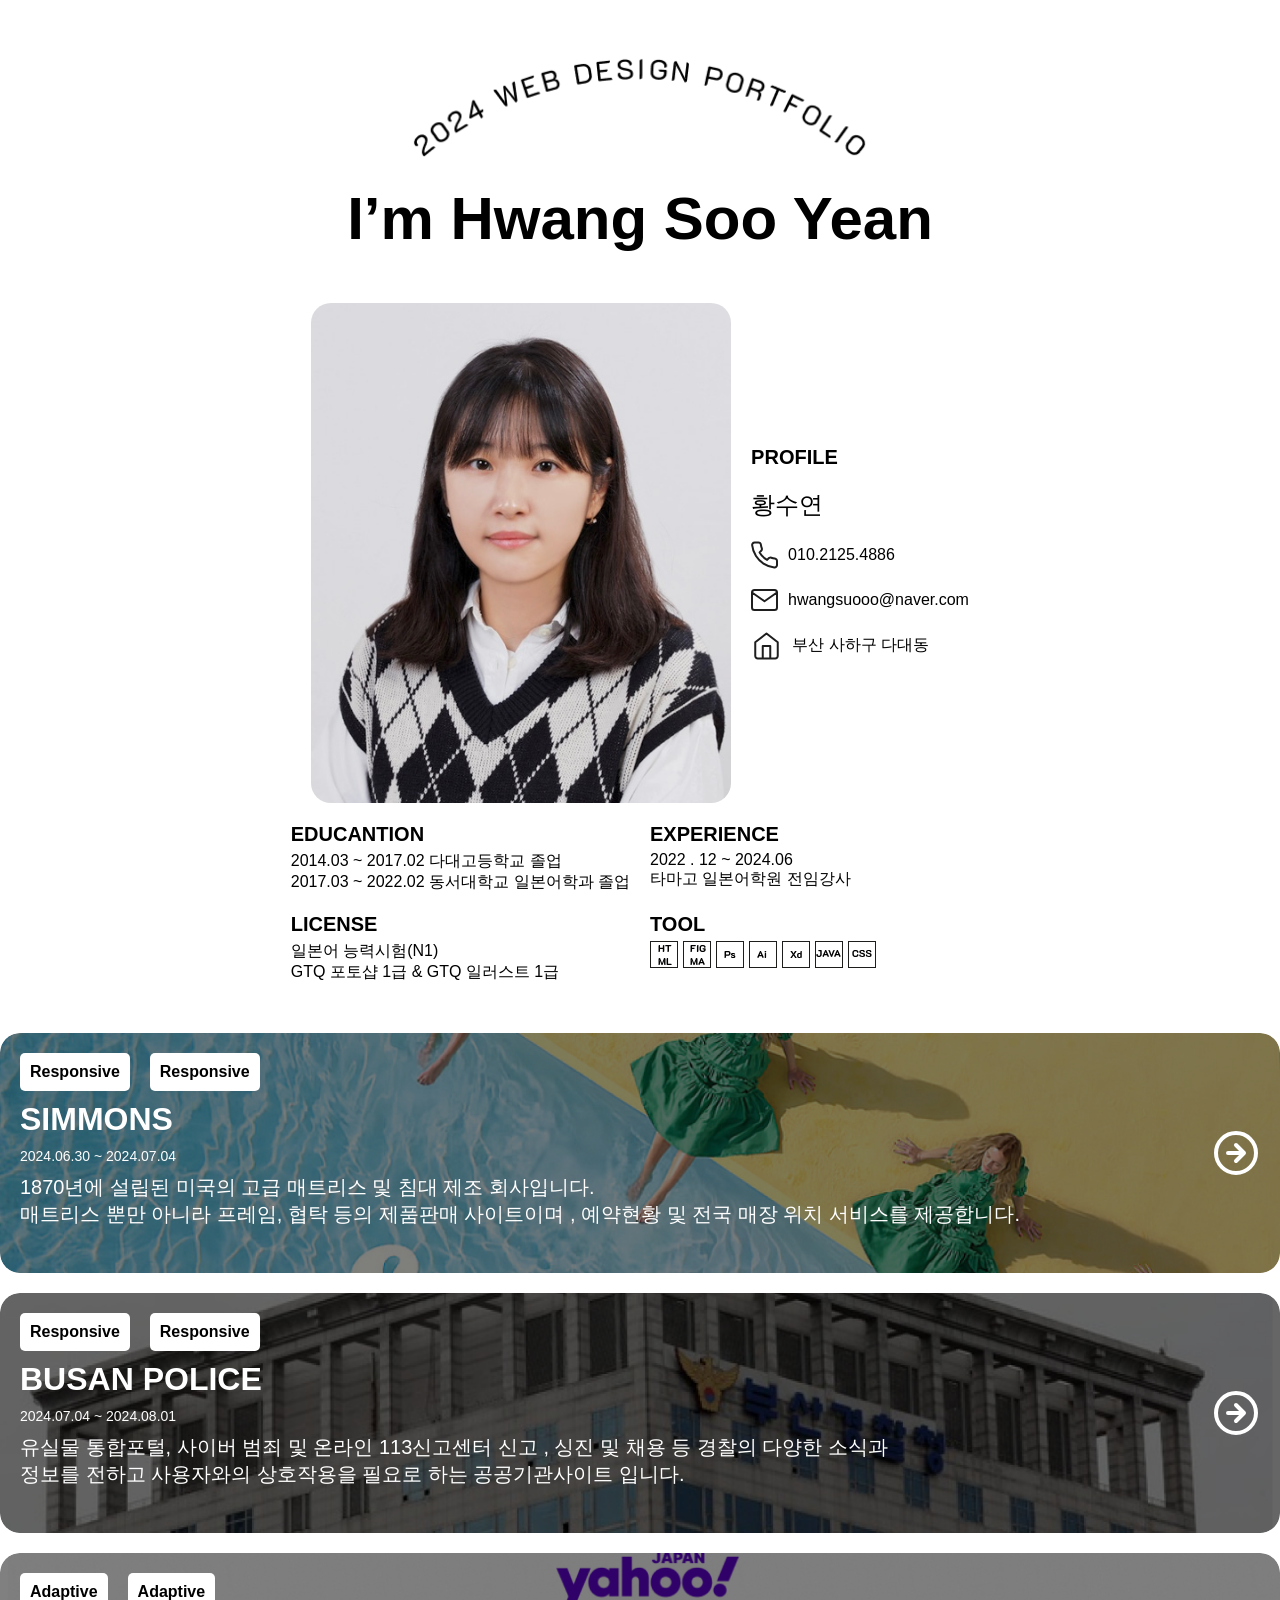
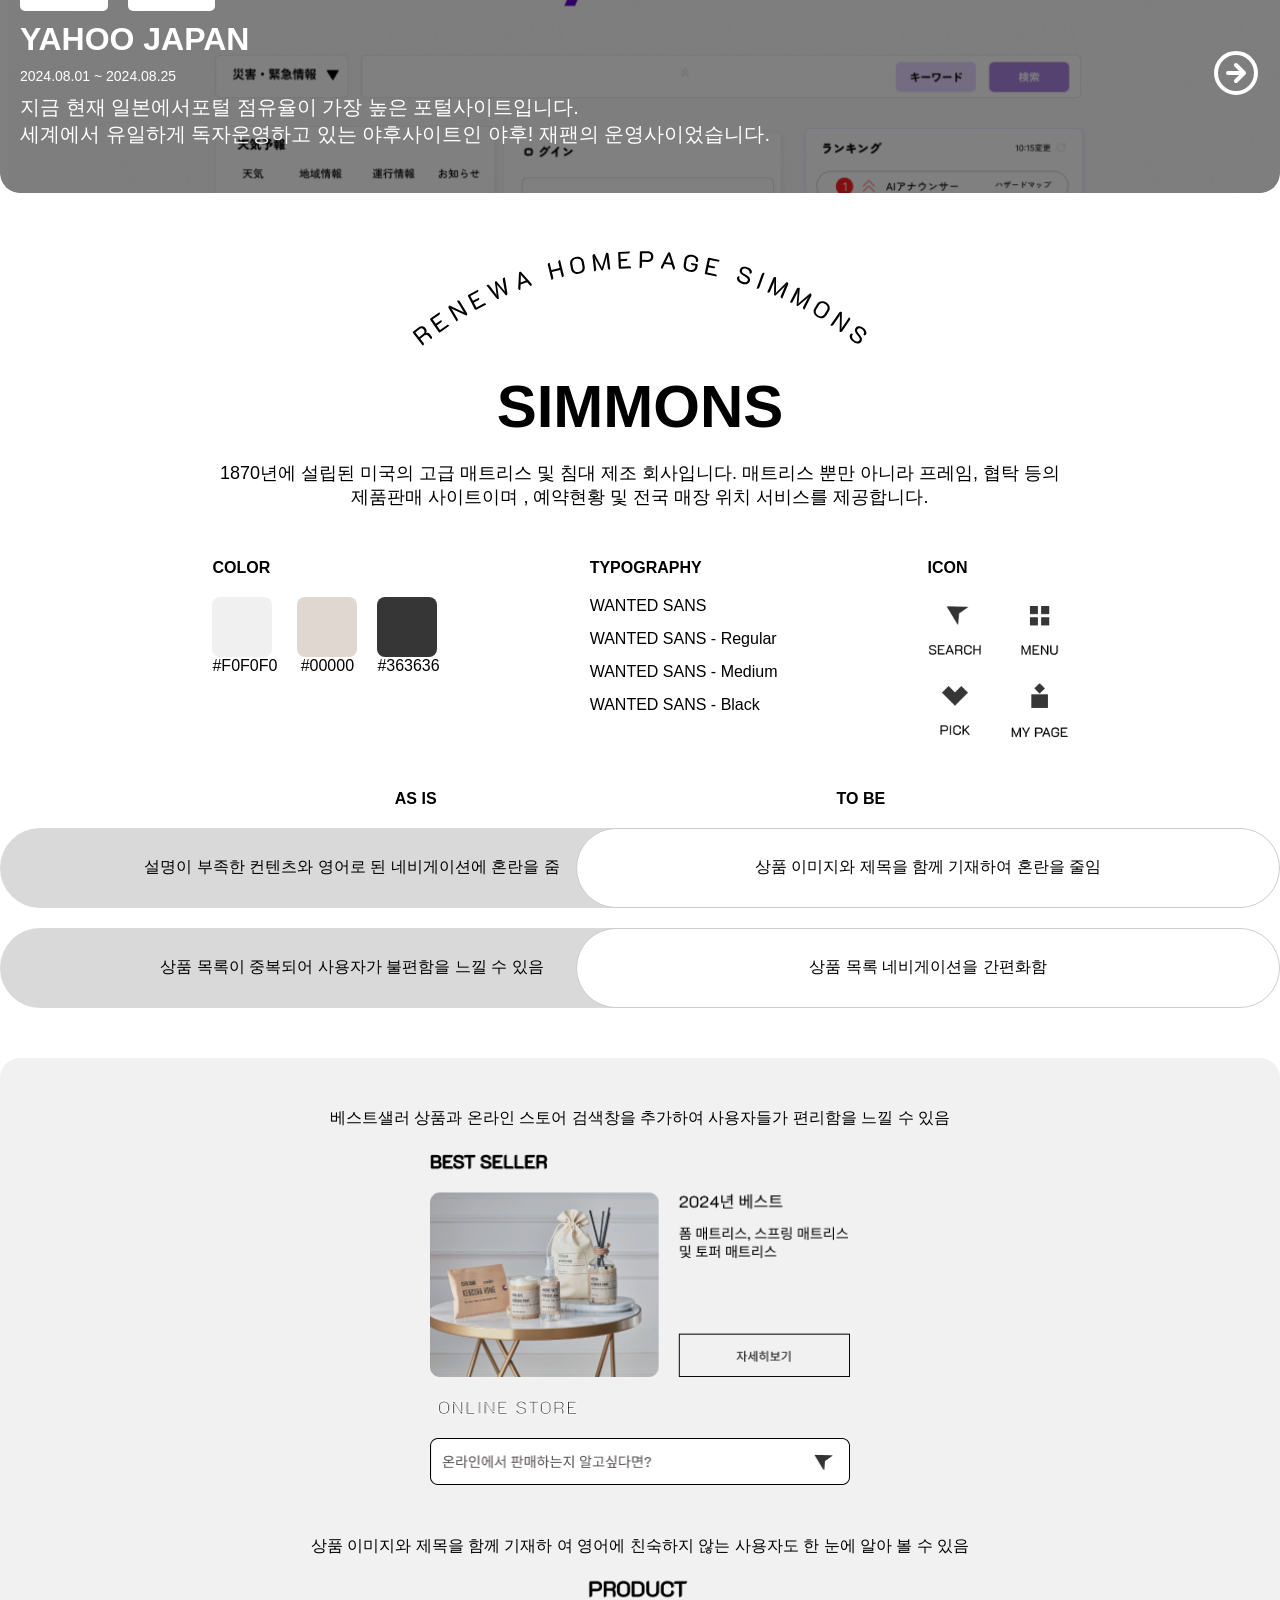
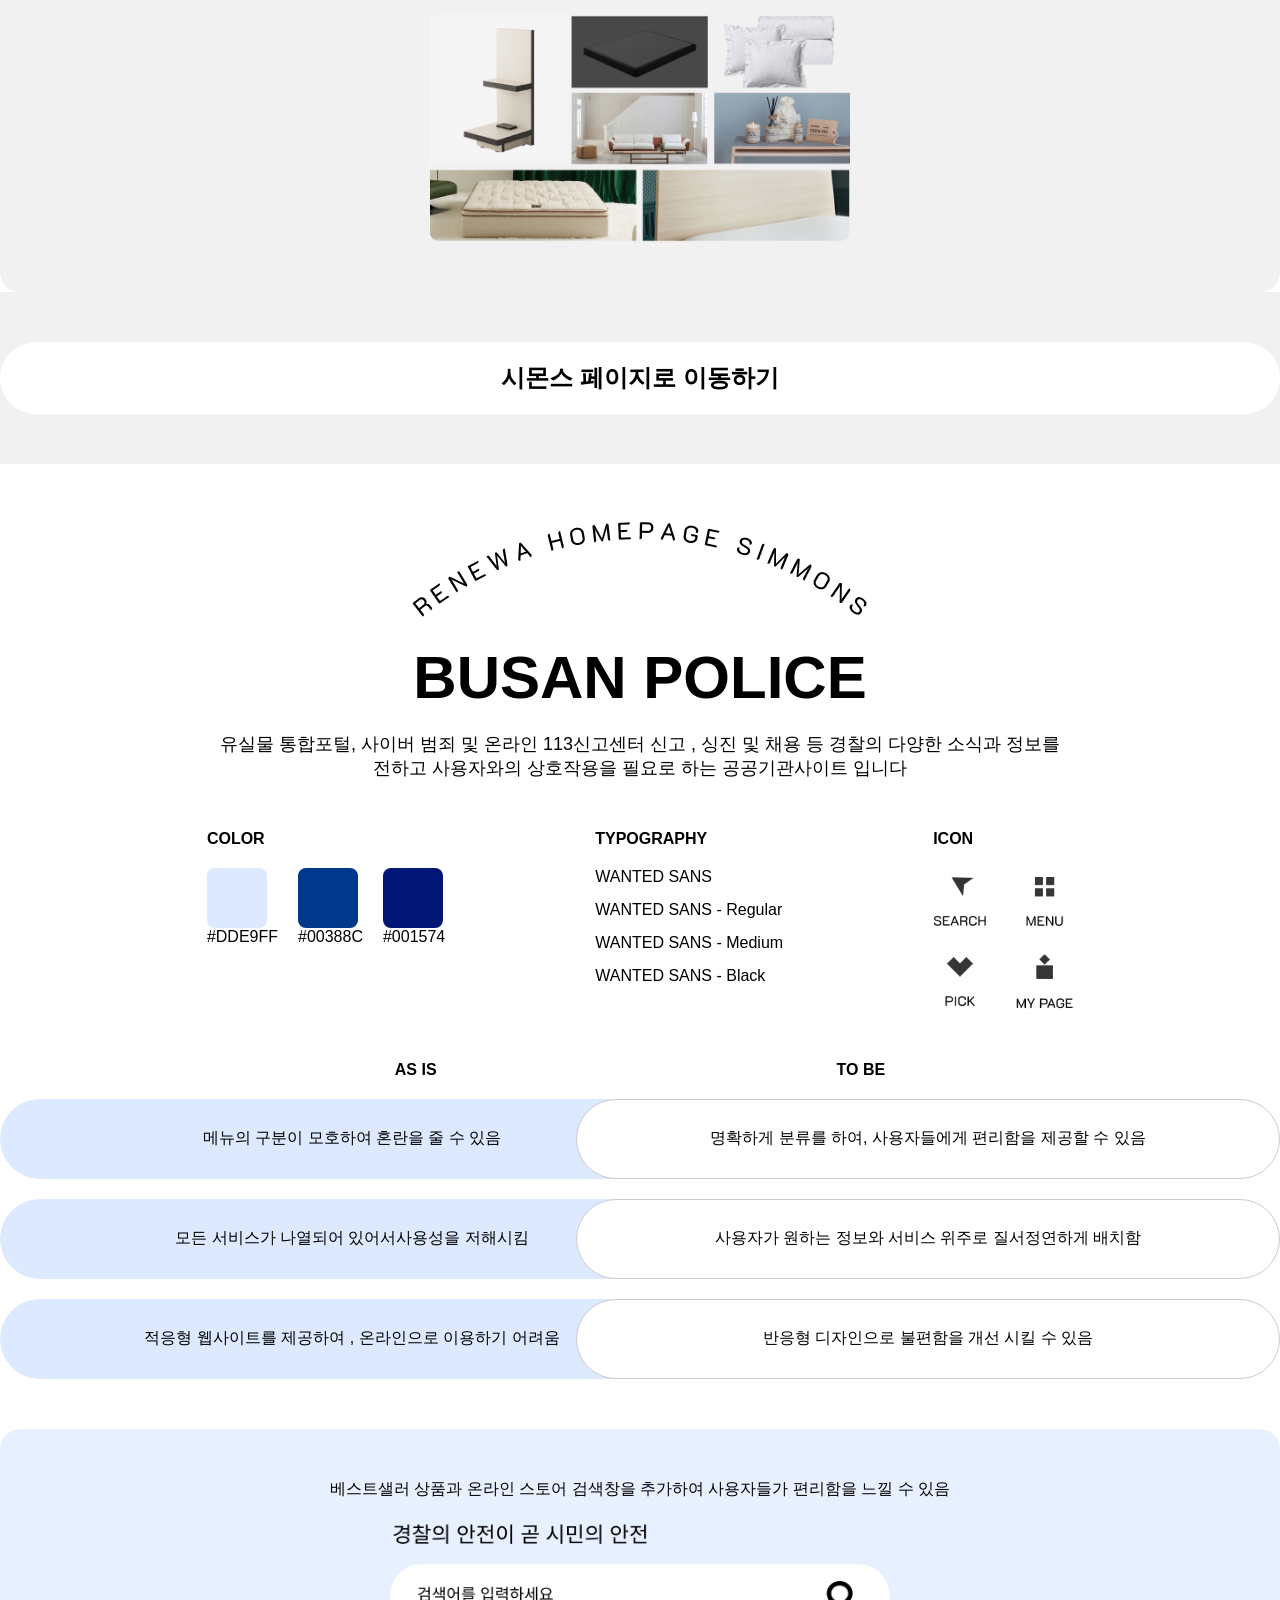
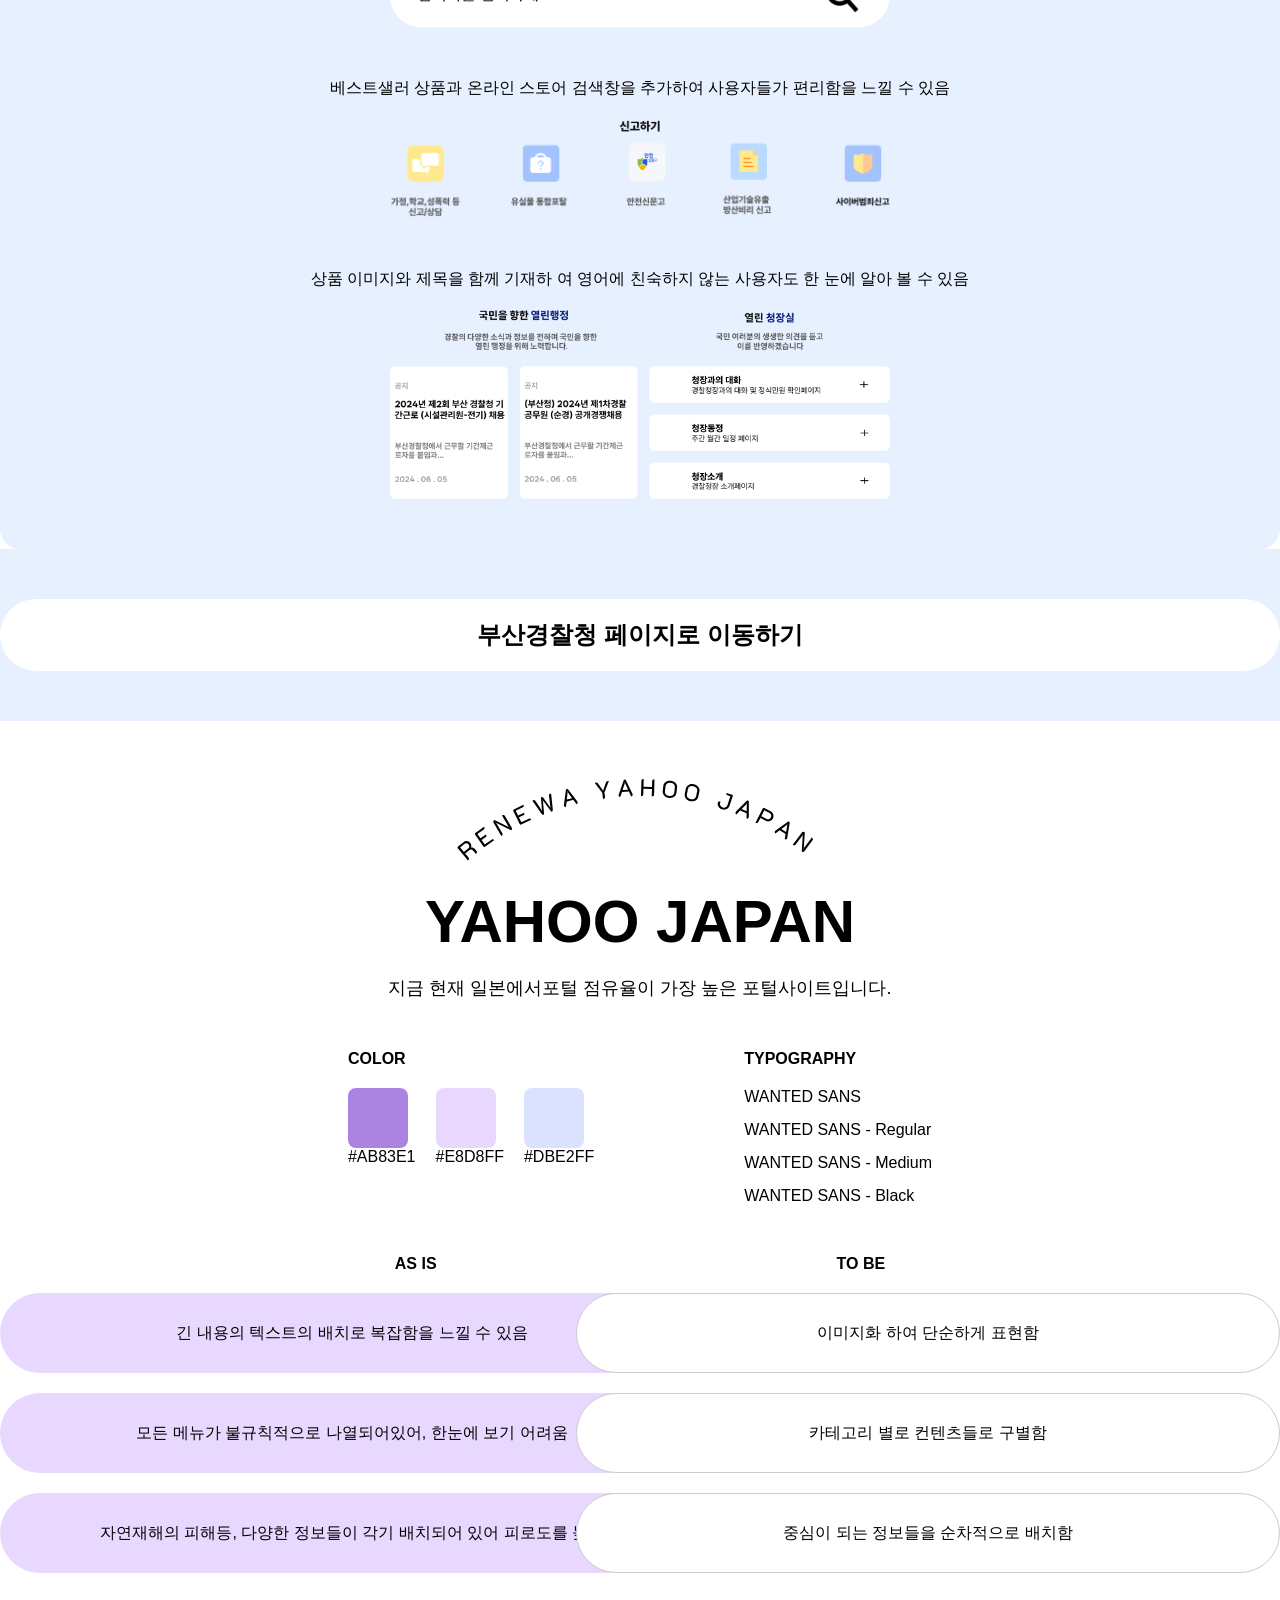
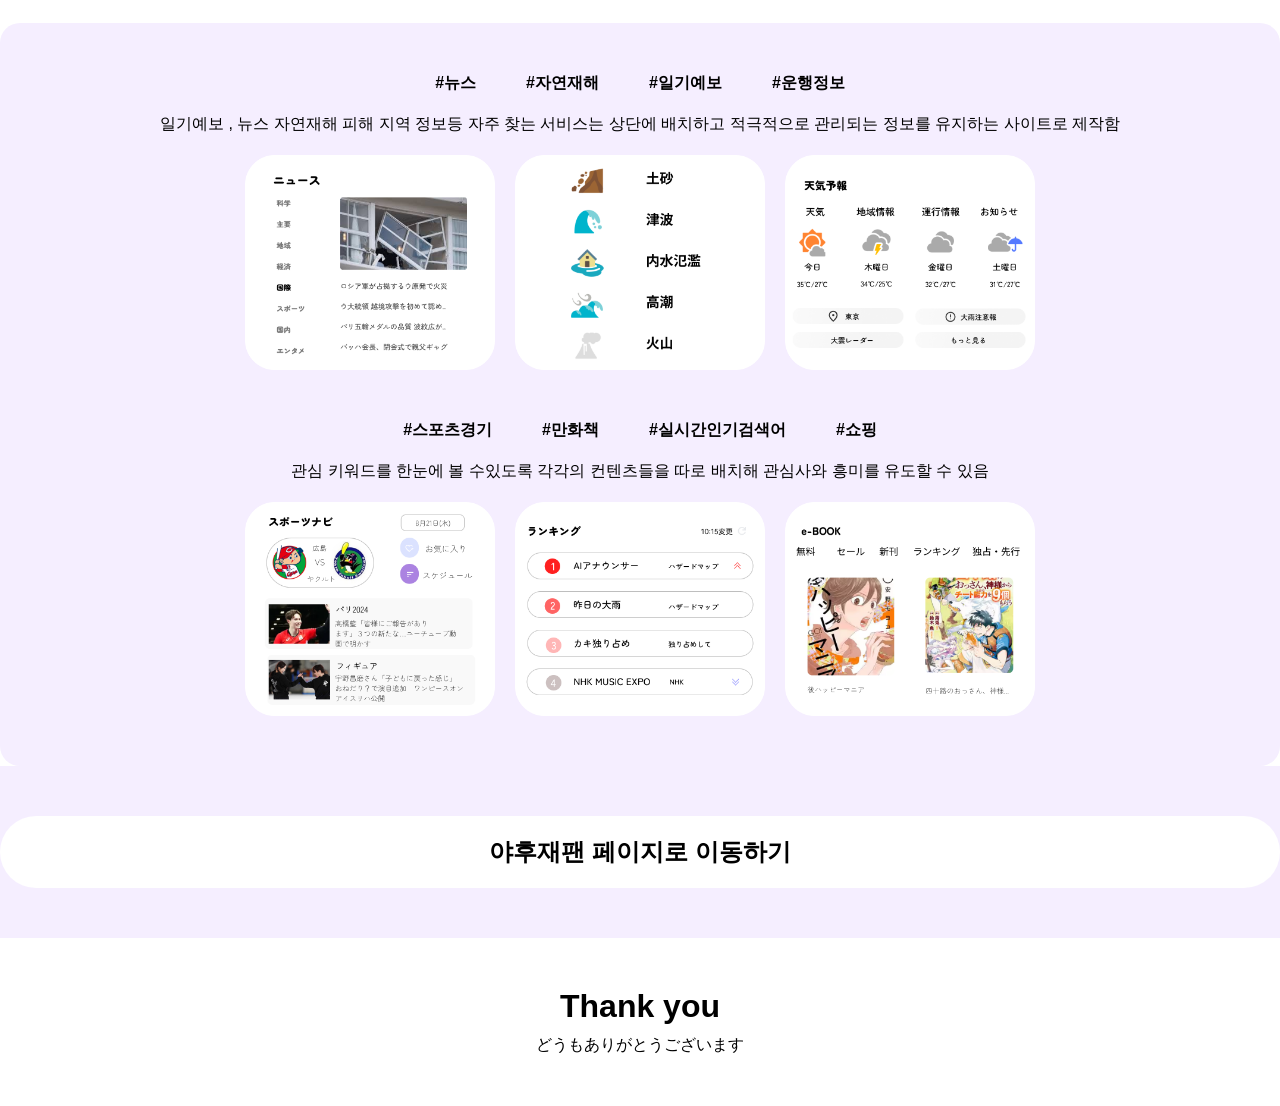
==== commit 12b7a7ec: "Add files via upload" ====
--- a/index.html
+++ b/index.html
@@ -230,16 +230,14 @@
                     </div>
                 </div>
                 <div class="fileopn">
-                    <div class="fileopnewrap">
-                        <a href="https://hwangnavi.github.io/simmons/">
-                            <img src="./image/fileopen.svg" alt="">
-                            <img src="./image/fileopen.svg" alt="">
-                            <img src="./image/fileopen.svg" alt="">
-                        </a>
-                    </div>
+                    <a href="https://hwangnavi.github.io/simmons/">
+                        <div class="fileopnewrap">
+                            <p>시몬스 페이지로 이동하기</p>
+                        </div>
+                    </a>
                 </div>
             </div> 
-         </div><!--simmons-->
+         </div><!--simmons--> 
 
          <div class="police">
             <div class="wrap">
@@ -308,13 +306,11 @@
                      </div>
                 </div>
                 <div class="fileopn">
-                    <div class="fileopnewrap">
-                        <a href="https://hwangnavi.github.io/busan-police/">
-                            <img src="./image/fileopen.svg" alt="">
-                            <img src="./image/fileopen.svg" alt="">
-                            <img src="./image/fileopen.svg" alt="">
-                        </a>
-                    </div>
+                    <a href="https://hwangnavi.github.io/busan-police/">
+                        <div class="fileopnewrap">
+                            <p>부산경찰청 페이지로 이동하기</p>
+                        </div>
+                    </a>
                 </div>
             </div>
          </div> <!--police-->
@@ -401,13 +397,11 @@
                      </div>
                 </div>
                 <div class="fileopn">
-                    <div class="fileopnewrap">
-                        <a href="https://hwangnavi.github.io/yahoo-japan/">
-                            <img src="./image/fileopen.svg" alt="">
-                            <img src="./image/fileopen.svg" alt="">
-                            <img src="./image/fileopen.svg" alt="">
-                        </a>
-                    </div>
+                    <a href="https://hwangnavi.github.io/yahoo-japan/">
+                        <div class="fileopnewrap">
+                            <p>야후재팬 페이지로 이동하기</p>
+                        </div>
+                    </a>
                 </div>
             </div>
          </div><!--yahoo-->
--- a/css/style.css
+++ b/css/style.css
@@ -5,8 +5,9 @@
     font-optical-sizing: auto;
     font-weight:400;
     font-style: normal;
+    cursor: url(../image/scroll\ \(2\).svg),auto;
   }
-
+  
 header{}
 header .wrap{
     max-width: 1320px;
@@ -43,21 +44,19 @@
 }
 .profile .protop .fileimg{
     width: 420px;
-    height: 310px;
-    background-color: rgba(0,0,0,0.1);
+    height: 500px;
+}
+.profile .protop .fileimg img{
+    width: 100%;
+    height: 100%;
+    object-fit: cover;
     border-radius: 20px;
-    display: flex;
-    align-items: center;
-    justify-content: center;
-}
-.profile .protop .fileimg p{
-    font-size: 40px;
-}
-/* .profile .protop .fileimg img{} */
+}
 .profile .protop .filetxt{
     display: flex;
     flex-direction: column;
     gap: 20px;
+    margin-bottom: 0;
 }
 .profile .protop .filetxt .filetxt1 {
     font-size: 20px;
@@ -106,13 +105,22 @@
     height: 240px;
     color: #fff;
     position: relative;
-    display: flex;
-    flex-direction: column;
-    gap: 20px;
     border-radius: 20px;
-    justify-content: center;
-}
-.section .wrap .sectionmore a{}
+    justify-content: space-between;
+    display: flex;
+}
+.section .wrap .sectionmore .sectxt{
+    display: flex;
+    flex-direction: column;
+    gap: 10px;
+}
+.section .wrap .sectionmore button{
+    width: 200px;
+    display: flex;
+    align-items: center;
+    justify-content: end;
+}
+
 .section .wrap .sectionmore:nth-child(1){
     background-image: url(../image/simmons\ image.png);
     background-repeat: no-repeat;
@@ -147,13 +155,7 @@
     font-size: 20px;
     font-weight: lighter;
 }
-.section .wrap .sectionmore img{
-    width: 48px;
-    position: absolute;
-    top: 50%;
-    right: 20px;
-    transform: translateY(-50%);
-}
+
 .yahoo,
 .police,
 .simmons{
@@ -231,7 +233,7 @@
     content: "";
     width: 60px;
     height: 60px;
-    background-color: #000;
+    background-color: #e0d7d0;
     border-radius: 8px;
 }
 .yahoo .wrap .yahoobox2 .color .colorbox .colorbox2::before{background-color: #E8D8FF;}
@@ -473,15 +475,43 @@
 .yahoo .wrap .yahoobox4 .wrap .explan .pointimg img{
     width: 250px;
 }
-.simmons .wrap .fileopn{}
-.police .wrap .fileopn .fileopnewrap a,
-.yahoo .wrap .fileopn .fileopnewrap a,
-.simmons .wrap .fileopn .fileopnewrap a{
-    display: flex;
-    padding: 10px 0;
-    background-color: #c3c3c3;
-    justify-content: center;
-    cursor: url(../image/cursor.svg),auto;
+.police .wrap .fileopn{
+    background-color: #E7F0FF;
+    display: flex;
+    justify-content: center;
+}
+.yahoo .wrap .fileopn{
+    background-color: #F5EEFF;
+    display: flex;
+    justify-content: center;
+}
+.simmons .wrap .fileopn{
+    background-color: #f1f1f1;
+    display: flex;
+    justify-content: center;
+}
+.police .wrap .fileopn a,
+.yahoo .wrap .fileopn  a,
+.simmons .wrap .fileopn a{
+    width: 100%;
+    padding: 50px 0;
+    cursor: url(../image/pagego\ \(3\).svg),auto;
+}
+.police .wrap .fileopn a .fileopnewrap ,
+.yahoo .wrap .fileopn a .fileopnewrap,
+.simmons .wrap .fileopn a .fileopnewrap {
+   display: flex;
+   justify-content: center;
+   background-color: #fff;
+   border-radius: 300px;
+ 
+}
+.police .wrap .fileopn a .fileopnewrap p,
+.yahoo .wrap .fileopn a .fileopnewrap p,
+.simmons .wrap .fileopn a .fileopnewrap p{
+    padding: 20px;
+    font-size: 24px;
+    font-weight: bolder;
 }
 .police .wrap .fileopn .fileopnewrap a{background-color: #c5d0fa;}
 .yahoo .wrap .fileopn .fileopnewrap a{background-color: #cfb4f3;}
--- a/css/mobile.css
+++ b/css/mobile.css
@@ -47,7 +47,13 @@
 .mprofile .mprotop .mfileimg{
     width: 100%;
     height: 400px;
-    background-color: rgba(0,0,0,0.1);;
+    border-radius: 20px;
+    background-color: #dddce1;
+}
+.mprofile .mprotop .mfileimg img{
+    width: 100%;
+    height: 100%;
+    object-fit: contain;
     border-radius: 20px;
 }
 .mprofile .mprobtm{}
@@ -62,7 +68,7 @@
      gap: 5px;
  }
 
-.section{padding-top: 10px;}
+
 .section .wrap .sectionmore{
     display: flex;
     justify-content: center;
